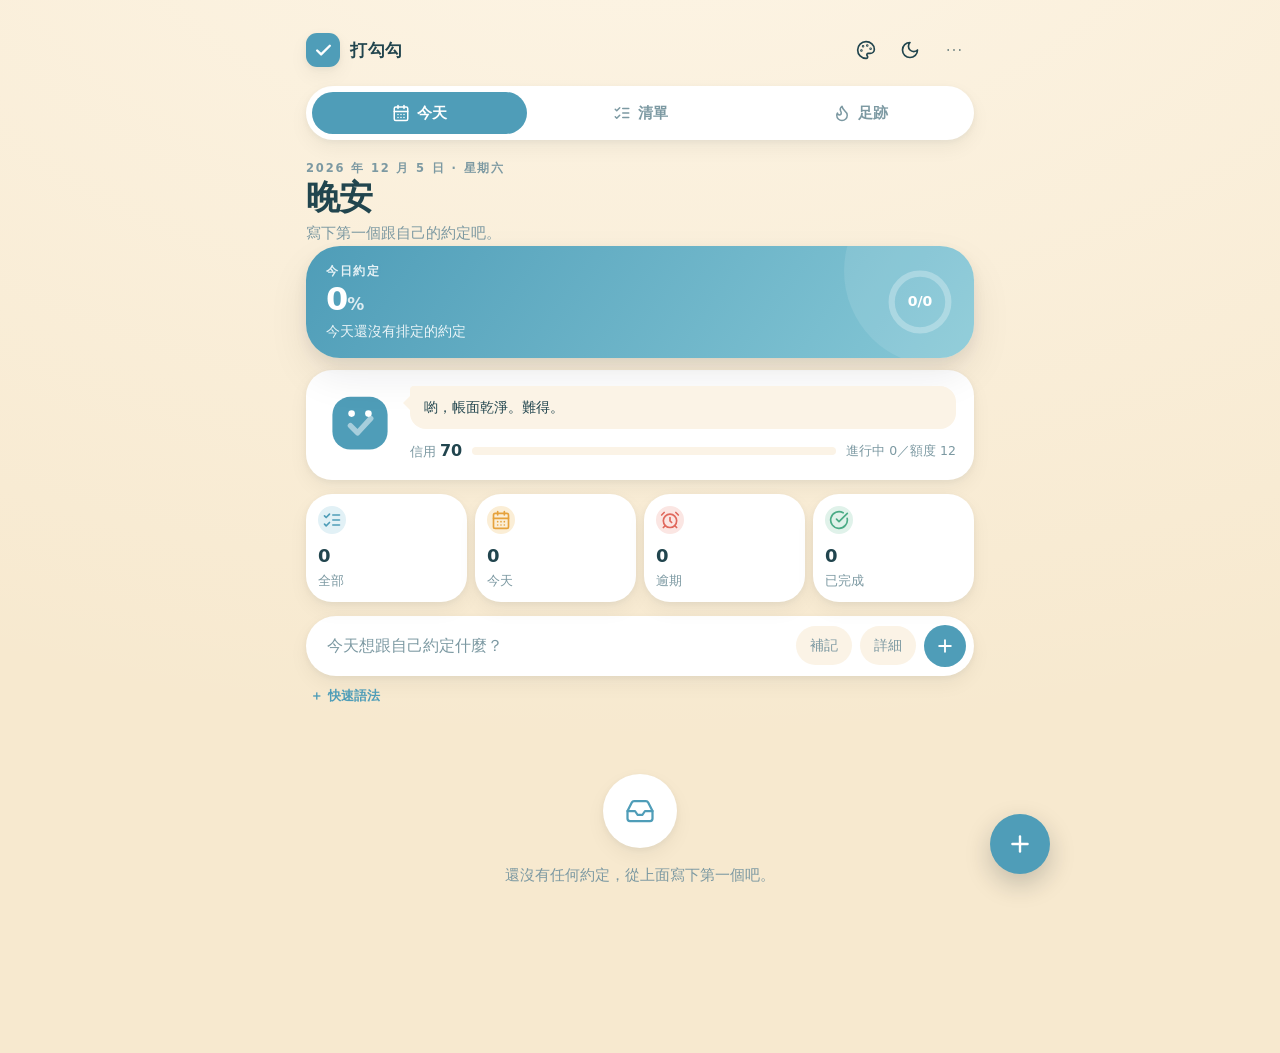
==== index.html @ 9002c61d "台詞庫擴充至 180 句 毒舌擴到 110 句（每情境 6–12 句），教練 41 句、溫柔 29 句。 驗證所有佔位符合法、四套測試全數通過。sw 升 v9。  Co-Authored-By: Cl" ====
<!DOCTYPE html>
<html lang="zh-Hant" data-palette="cream" data-theme="light">
<head>
  <meta charset="UTF-8">
  <meta name="viewport" content="width=device-width, initial-scale=1, viewport-fit=cover">
  <meta name="description" content="打勾勾 — 跟自己打勾勾，說到做到。個人待辦清單，資料存在自己的瀏覽器。">
  <meta name="theme-color" content="#f7e9cf">
  <title>打勾勾 · 跟自己的約定</title>

  <link rel="manifest" href="manifest.webmanifest">
  <link rel="apple-touch-icon" href="icons/apple-touch-icon.png">
  <meta name="apple-mobile-web-app-capable" content="yes">
  <meta name="apple-mobile-web-app-status-bar-style" content="default">
  <meta name="apple-mobile-web-app-title" content="打勾勾">
  <meta name="mobile-web-app-capable" content="yes">
  <link rel="icon" href="data:image/svg+xml,%3Csvg%20xmlns='http://www.w3.org/2000/svg'%20viewBox='0%200%20100%20100'%3E%3Crect%20width='100'%20height='100'%20rx='28'%20fill='%234f9db8'/%3E%3Cpath%20d='M28%2052l14%2014%2030-32'%20fill='none'%20stroke='white'%20stroke-width='10'%20stroke-linecap='round'%20stroke-linejoin='round'/%3E%3C/svg%3E">

  <!-- 保底樣式：萬一外部樣式表沒載到（部署中／快取），畫面也不會爆開 -->
  <style>
    [hidden] { display: none !important; }
    .sprite { display: none; }
    svg.ico { width: 20px; height: 20px; fill: none; stroke: currentColor; stroke-width: 2; }
    body { margin: 0; font-family: system-ui, sans-serif; }
    canvas.confetti { position: fixed; inset: 0; pointer-events: none; opacity: 0; }
  </style>
  <link rel="stylesheet" href="assets/styles.css?v=8">
</head>
<body>
  <a class="skip-link" href="#groups">跳到清單</a>

  <!-- 圖示：Lucide (https://lucide.dev) — ISC License，路徑內嵌，不依賴外部資源 -->
  <svg class="sprite" aria-hidden="true" focusable="false">
    <symbol id="i-check" viewBox="0 0 24 24"><path d="M20 6 9 17l-5-5"/></symbol>
    <symbol id="i-list" viewBox="0 0 24 24"><path d="m3 17 2 2 4-4"/><path d="m3 7 2 2 4-4"/><path d="M13 6h8"/><path d="M13 12h8"/><path d="M13 18h8"/></symbol>
    <symbol id="i-calendar" viewBox="0 0 24 24"><path d="M8 2v4"/><path d="M16 2v4"/><rect width="18" height="18" x="3" y="4" rx="2"/><path d="M3 10h18"/><path d="M8 14h.01"/><path d="M12 14h.01"/><path d="M16 14h.01"/><path d="M8 18h.01"/><path d="M12 18h.01"/><path d="M16 18h.01"/></symbol>
    <symbol id="i-alarm" viewBox="0 0 24 24"><circle cx="12" cy="13" r="8"/><path d="M12 9v4l2 2"/><path d="M5 3 2 6"/><path d="m22 6-3-3"/><path d="M6.38 18.7 4 21"/><path d="M17.64 18.67 20 21"/></symbol>
    <symbol id="i-clock" viewBox="0 0 24 24"><circle cx="12" cy="12" r="10"/><polyline points="12 6 12 12 16 14"/></symbol>
    <symbol id="i-done" viewBox="0 0 24 24"><path d="M21.801 10A10 10 0 1 1 17 3.335"/><path d="m9 11 3 3L22 4"/></symbol>
    <symbol id="i-search" viewBox="0 0 24 24"><circle cx="11" cy="11" r="8"/><path d="m21 21-4.3-4.3"/></symbol>
    <symbol id="i-plus" viewBox="0 0 24 24"><path d="M5 12h14"/><path d="M12 5v14"/></symbol>
    <symbol id="i-sun" viewBox="0 0 24 24"><circle cx="12" cy="12" r="4"/><path d="M12 2v2"/><path d="M12 20v2"/><path d="m4.93 4.93 1.41 1.41"/><path d="m17.66 17.66 1.41 1.41"/><path d="M2 12h2"/><path d="M20 12h2"/><path d="m6.34 17.66-1.41 1.41"/><path d="m19.07 4.93-1.41 1.41"/></symbol>
    <symbol id="i-moon" viewBox="0 0 24 24"><path d="M12 3a6 6 0 0 0 9 9 9 9 0 1 1-9-9Z"/></symbol>
    <symbol id="i-palette" viewBox="0 0 24 24"><path d="M12 22a1 1 0 0 1 0-20 10 9 0 0 1 10 9 5 5 0 0 1-5 5h-2.25a1.75 1.75 0 0 0-1.4 2.8l.3.4a1.75 1.75 0 0 1-1.4 2.8z"/><circle cx="13.5" cy="6.5" r=".5" class="dot"/><circle cx="17.5" cy="10.5" r=".5" class="dot"/><circle cx="6.5" cy="12.5" r=".5" class="dot"/><circle cx="8.5" cy="7.5" r=".5" class="dot"/></symbol>
    <symbol id="i-more" viewBox="0 0 24 24"><circle cx="12" cy="12" r="1"/><circle cx="19" cy="12" r="1"/><circle cx="5" cy="12" r="1"/></symbol>
    <symbol id="i-edit" viewBox="0 0 24 24"><path d="M12 3H5a2 2 0 0 0-2 2v14a2 2 0 0 0 2 2h14a2 2 0 0 0 2-2v-7"/><path d="M18.375 2.625a1 1 0 0 1 3 3l-9.013 9.014a2 2 0 0 1-.853.505l-2.873.84a.5.5 0 0 1-.62-.62l.84-2.873a2 2 0 0 1 .506-.852z"/></symbol>
    <symbol id="i-trash" viewBox="0 0 24 24"><path d="M3 6h18"/><path d="M19 6v14c0 1-1 2-2 2H7c-1 0-2-1-2-2V6"/><path d="M8 6V4c0-1 1-2 2-2h4c1 0 2 1 2 2v2"/><path d="M10 11v6"/><path d="M14 11v6"/></symbol>
    <symbol id="i-grip" viewBox="0 0 24 24"><circle cx="9" cy="12" r="1"/><circle cx="9" cy="5" r="1"/><circle cx="9" cy="19" r="1"/><circle cx="15" cy="12" r="1"/><circle cx="15" cy="5" r="1"/><circle cx="15" cy="19" r="1"/></symbol>
    <symbol id="i-close" viewBox="0 0 24 24"><path d="M18 6 6 18"/><path d="m6 6 12 12"/></symbol>
    <symbol id="i-chevron" viewBox="0 0 24 24"><path d="m9 18 6-6-6-6"/></symbol>
    <symbol id="i-flag" viewBox="0 0 24 24"><path d="M4 15s1-1 4-1 5 2 8 2 4-1 4-1V3s-1 1-4 1-5-2-8-2-4 1-4 1z"/><path d="M4 22v-7"/></symbol>
    <symbol id="i-tag" viewBox="0 0 24 24"><path d="M12.586 2.586A2 2 0 0 0 11.172 2H4a2 2 0 0 0-2 2v7.172a2 2 0 0 0 .586 1.414l8.704 8.704a2.426 2.426 0 0 0 3.42 0l6.58-6.58a2.426 2.426 0 0 0 0-3.42z"/><circle cx="7.5" cy="7.5" r=".5" class="dot"/></symbol>
    <symbol id="i-download" viewBox="0 0 24 24"><path d="M21 15v4a2 2 0 0 1-2 2H5a2 2 0 0 1-2-2v-4"/><polyline points="7 10 12 15 17 10"/><path d="M12 15V3"/></symbol>
    <symbol id="i-upload" viewBox="0 0 24 24"><path d="M21 15v4a2 2 0 0 1-2 2H5a2 2 0 0 1-2-2v-4"/><polyline points="17 8 12 3 7 8"/><path d="M12 3v12"/></symbol>
    <symbol id="i-eraser" viewBox="0 0 24 24"><path d="m7 21-4.3-4.3c-1-1-1-2.5 0-3.4l9.6-9.6c1-1 2.5-1 3.4 0l5.6 5.6c1 1 1 2.5 0 3.4L13 21"/><path d="M22 21H7"/><path d="m5 11 9 9"/></symbol>
    <symbol id="i-inbox" viewBox="0 0 24 24"><polyline points="22 12 16 12 14 15 10 15 8 12 2 12"/><path d="M5.45 5.11 2 12v6a2 2 0 0 0 2 2h16a2 2 0 0 0 2-2v-6l-3.45-6.89A2 2 0 0 0 16.76 4H7.24a2 2 0 0 0-1.79 1.11z"/></symbol>
    <symbol id="i-sparkles" viewBox="0 0 24 24"><path d="M9.937 15.5A2 2 0 0 0 8.5 14.063l-6.135-1.582a.5.5 0 0 1 0-.962L8.5 9.936A2 2 0 0 0 9.937 8.5l1.582-6.135a.5.5 0 0 1 .963 0L14.063 8.5A2 2 0 0 0 15.5 9.937l6.135 1.581a.5.5 0 0 1 0 .964L15.5 14.063a2 2 0 0 0-1.437 1.437l-1.582 6.135a.5.5 0 0 1-.963 0z"/><path d="M20 3v4"/><path d="M22 5h-4"/><path d="M4 17v2"/><path d="M5 18H3"/></symbol>
    <symbol id="i-flame" viewBox="0 0 24 24"><path d="M8.5 14.5A2.5 2.5 0 0 0 11 12c0-1.38-.5-2-1-3-1.072-2.143-.224-4.054 2-6 .5 2.5 2 4.9 4 6.5 2 1.6 3 3.5 3 5.5a7 7 0 1 1-14 0c0-1.153.433-2.294 1-3a2.5 2.5 0 0 0 2.5 2.5z"/></symbol>
    <symbol id="i-shield" viewBox="0 0 24 24"><path d="M20 13c0 5-3.5 7.5-7.66 8.95a1 1 0 0 1-.67-.01C7.5 20.5 4 18 4 13V6a1 1 0 0 1 1-1c2 0 4.5-1.2 6.24-2.72a1.17 1.17 0 0 1 1.52 0C14.51 3.81 17 5 19 5a1 1 0 0 1 1 1z"/><path d="m9 12 2 2 4-4"/></symbol>
    <symbol id="i-share" viewBox="0 0 24 24"><path d="M12 2v13"/><path d="m16 6-4-4-4 4"/><path d="M21 15v4a2 2 0 0 1-2 2H5a2 2 0 0 1-2-2v-4"/></symbol>
    <symbol id="i-bell" viewBox="0 0 24 24"><path d="M10.268 21a2 2 0 0 0 3.464 0"/><path d="M3.262 15.326A1 1 0 0 0 4 17h16a1 1 0 0 0 .74-1.673C19.41 13.956 18 12.499 18 8A6 6 0 0 0 6 8c0 4.499-1.411 5.956-2.738 7.326"/></symbol>
    <symbol id="i-tone" viewBox="0 0 24 24"><path d="M21 15a2 2 0 0 1-2 2H7l-4 4V5a2 2 0 0 1 2-2h14a2 2 0 0 1 2 2z"/><path d="M12 7v3"/><path d="M12 13.5h.01"/></symbol>
    <symbol id="i-install" viewBox="0 0 24 24"><path d="M12 13V2"/><path d="m8 9 4 4 4-4"/><path d="M20.38 12.21a10 10 0 1 1-16.76 0"/></symbol>
    <symbol id="i-link" viewBox="0 0 24 24"><path d="M10 13a5 5 0 0 0 7.54.54l3-3a5 5 0 0 0-7.07-7.07l-1.72 1.71"/><path d="M14 11a5 5 0 0 0-7.54-.54l-3 3a5 5 0 0 0 7.07 7.07l1.71-1.71"/></symbol>
  </svg>

  <div class="app">
    <header class="hero">
      <div class="hero__bar">
        <div class="brand">
          <span class="brand__mark"><svg class="ico"><use href="#i-check"/></svg></span>
          <span class="brand__name">打勾勾</span>
        </div>
        <div class="hero__tools">
          <div class="pop">
            <button type="button" class="ghost-btn" id="paletteBtn" aria-haspopup="true" aria-expanded="false" aria-label="更換配色">
              <svg class="ico"><use href="#i-palette"/></svg>
            </button>
            <div class="pop__panel pop__panel--swatches" id="palettePanel" role="menu" hidden>
              <button type="button" role="menuitemradio" data-palette="cream"><i class="sw sw--cream"></i>奶油拿鐵</button>
              <button type="button" role="menuitemradio" data-palette="pastel"><i class="sw sw--pastel"></i>粉彩糖霜</button>
              <button type="button" role="menuitemradio" data-palette="lime"><i class="sw sw--lime"></i>螢光萊姆</button>
            </div>
          </div>
          <button type="button" class="ghost-btn" id="themeBtn" aria-label="切換淺色或深色主題">
            <svg class="ico"><use href="#i-moon"/></svg>
          </button>
          <div class="pop">
            <button type="button" class="ghost-btn" id="moreBtn" aria-haspopup="true" aria-expanded="false" aria-label="更多功能">
              <svg class="ico"><use href="#i-more"/></svg>
            </button>
            <div class="pop__panel" id="morePanel" role="menu" hidden>
              <button type="button" role="menuitem" id="installBtn" hidden><svg class="ico"><use href="#i-install"/></svg>安裝到主畫面</button>
              <button type="button" role="menuitem" id="notifyBtn"><svg class="ico"><use href="#i-bell"/></svg><span id="notifyLabel">提醒：關</span></button>
              <button type="button" role="menuitem" id="testNagBtn"><svg class="ico"><use href="#i-sparkles"/></svg>試罵一次</button>
              <button type="button" role="menuitem" id="toneBtn"><svg class="ico"><use href="#i-tone"/></svg><span id="toneLabel">語氣：毒舌</span></button>
              <button type="button" role="menuitem" id="shareBtn"><svg class="ico"><use href="#i-share"/></svg>產生今日成果卡</button>
              <button type="button" role="menuitem" id="exportBtn"><svg class="ico"><use href="#i-download"/></svg>匯出備份</button>
              <button type="button" role="menuitem" id="importBtn"><svg class="ico"><use href="#i-upload"/></svg>匯入備份</button>
              <button type="button" role="menuitem" id="clearDoneBtn"><svg class="ico"><use href="#i-eraser"/></svg>清除已完成</button>
              <button type="button" role="menuitem" id="clearAllBtn" class="danger"><svg class="ico"><use href="#i-trash"/></svg>刪除全部資料</button>
            </div>
          </div>
        </div>
      </div>
    </header>

    <nav class="nav" id="nav" role="tablist" aria-label="主要分頁">
      <button type="button" class="nav__btn" data-view="today" role="tab">
        <svg class="ico"><use href="#i-calendar"/></svg><span>今天</span>
        <i class="nav__dot" id="navDot" hidden></i>
      </button>
      <button type="button" class="nav__btn" data-view="list" role="tab">
        <svg class="ico"><use href="#i-list"/></svg><span>清單</span>
      </button>
      <button type="button" class="nav__btn" data-view="trail" role="tab">
        <svg class="ico"><use href="#i-flame"/></svg><span>足跡</span>
      </button>
    </nav>

    <!-- ========== 今天 ========== -->
    <section class="view" id="viewToday" role="tabpanel" aria-label="今天">
      <p class="eyebrow" id="dateLine"></p>
      <h1 class="hero__title" id="greeting">你好</h1>
      <p class="hero__sub" id="heroSub"></p>

      <section class="progress" aria-label="今日進度">
        <div class="progress__text">
          <p class="progress__label">今日約定</p>
          <p class="progress__value"><span id="progPct">0</span><small>%</small></p>
          <p class="progress__hint" id="progHint">今天還沒有排定的約定</p>
        </div>
        <div class="ring">
          <svg viewBox="0 0 120 120" aria-hidden="true">
            <circle class="ring__track" cx="60" cy="60" r="50"></circle>
            <circle class="ring__bar" id="ringBar" cx="60" cy="60" r="50"></circle>
          </svg>
          <span class="ring__label" id="ringLabel">0/0</span>
        </div>
      </section>

      <section class="credit" aria-label="信用">
        <svg class="mascot" id="mascot" data-mood="normal" viewBox="0 0 120 120" aria-hidden="true">
          <rect x="14" y="18" width="92" height="88" rx="30" class="mascot__body"/>
          <path d="M44 66l12 12 22-24" class="mascot__check"/>
          <g class="m-normal">
            <circle cx="46" cy="46" r="5.5" class="mascot__eye"/>
            <circle cx="74" cy="46" r="5.5" class="mascot__eye"/>
          </g>
          <g class="m-proud">
            <path d="M40 46q6-7 12 0" class="mascot__stroke"/>
            <path d="M68 46q6-7 12 0" class="mascot__stroke"/>
          </g>
          <g class="m-squint">
            <path d="M40 44h12" class="mascot__stroke"/>
            <path d="M68 44h12" class="mascot__stroke"/>
          </g>
          <g class="m-angry">
            <path d="M39 40l13 5M81 40l-13 5" class="mascot__stroke"/>
            <circle cx="46" cy="50" r="4.5" class="mascot__eye"/>
            <circle cx="74" cy="50" r="4.5" class="mascot__eye"/>
          </g>
        </svg>
        <div class="credit__body">
          <p class="bubble" id="mascotSay">…</p>
          <div class="credit__meta">
            <span class="credit__score">信用 <b id="creditScore">70</b></span>
            <div class="limitbar" title="進行中／額度"><i id="limitFill"></i></div>
            <span class="credit__limit" id="limitText"></span>
          </div>
        </div>
      </section>

      <section class="tiles" aria-label="狀態總覽">
        <button type="button" class="tile" data-page="all" data-tone="brand">
          <span class="tile__ico"><svg class="ico"><use href="#i-list"/></svg></span>
          <span class="tile__num" id="tAll">0</span>
          <span class="tile__label">全部</span>
        </button>
        <button type="button" class="tile" data-page="today" data-tone="accent">
          <span class="tile__ico"><svg class="ico"><use href="#i-calendar"/></svg></span>
          <span class="tile__num" id="tToday">0</span>
          <span class="tile__label">今天</span>
        </button>
        <button type="button" class="tile" data-page="overdue" data-tone="danger">
          <span class="tile__ico"><svg class="ico"><use href="#i-alarm"/></svg></span>
          <span class="tile__num" id="tOver">0</span>
          <span class="tile__label">逾期</span>
        </button>
        <button type="button" class="tile" data-page="done" data-tone="ok">
          <span class="tile__ico"><svg class="ico"><use href="#i-done"/></svg></span>
          <span class="tile__num" id="tDone">0</span>
          <span class="tile__label">已完成</span>
        </button>
      </section>

      <section class="compose">
        <form id="quickForm" autocomplete="off">
          <input type="text" id="quickInput" placeholder="今天想跟自己約定什麼？" aria-label="新增待辦事項">
          <button type="button" class="compose__more" id="backfillBtn" title="記下已經做完、但沒列在清單上的事">補記</button>
          <button type="button" class="compose__more" id="detailBtn" title="填寫完整欄位">詳細</button>
          <button type="submit" class="compose__go" aria-label="新增">
            <svg class="ico"><use href="#i-plus"/></svg>
          </button>
        </form>
        <details class="syntax">
          <summary>快速語法</summary>
          <p>
            <code>!高</code> <code>!中</code> <code>!低</code> 設定優先度 ·
            <code>#分類</code> 設定分類 ·
            <code>@今天</code> <code>@明天</code> <code>@下週</code> <code>@8/15</code> 設定到期日。
            例如：<em>寫月報 !高 #工作 @明天</em>
          </p>
        </details>
      </section>

      <main class="groups" id="todayList"></main>
      <div class="empty" id="todayEmpty" hidden></div>
    </section>

    <!-- ========== 清單 ========== -->
    <section class="view" id="viewList" role="tabpanel" aria-label="清單" hidden>
      <section class="controls">
        <div class="search">
          <svg class="ico"><use href="#i-search"/></svg>
          <input type="search" id="searchInput" placeholder="搜尋待辦事項…" aria-label="搜尋待辦事項">
        </div>
        <label class="select">
          <select id="sortSelect" aria-label="排序方式">
            <option value="manual">自訂順序</option>
            <option value="due">依到期日</option>
            <option value="priority">依優先度</option>
            <option value="created">依建立時間</option>
          </select>
          <svg class="ico"><use href="#i-chevron"/></svg>
        </label>
      </section>

      <div class="cats" id="cats" role="group" aria-label="分類篩選"></div>
      <nav class="tabs" id="tabs" role="tablist" aria-label="依日期分頁"></nav>

      <main class="groups" id="groups"></main>
      <div class="empty" id="empty" hidden></div>
      <div class="pager" id="pager" hidden></div>
    </section>

    <!-- ========== 足跡 ========== -->
    <section class="view" id="viewTrail" role="tabpanel" aria-label="約定足跡" hidden>
      <section class="trail">
        <div class="trail__head">
          <h2>約定足跡</h2>
          <button type="button" class="mini-btn" id="shareBtn2">
            <svg class="ico"><use href="#i-sparkles"/></svg>成果卡
          </button>
        </div>
        <div class="trail__stats">
          <div class="trail__stat">
            <span class="trail__ico" data-tone="accent"><svg class="ico"><use href="#i-flame"/></svg></span>
            <b id="streakNum">0</b>
            <small>連續達成</small>
          </div>
          <div class="trail__stat">
            <span class="trail__ico" data-tone="ok"><svg class="ico"><use href="#i-shield"/></svg></span>
            <b id="keepRate">—</b>
            <small>守約率</small>
          </div>
          <div class="trail__stat">
            <span class="trail__ico" data-tone="brand"><svg class="ico"><use href="#i-check"/></svg></span>
            <b id="totalDone">0</b>
            <small>累計完成</small>
          </div>
        </div>
        <div class="heatmap" id="heatmap"></div>
        <div class="trail__legend">
          <span>少</span>
          <i data-lv="0"></i><i data-lv="1"></i><i data-lv="2"></i><i data-lv="3"></i><i data-lv="4"></i>
          <span>多</span>
          <em id="trailRange"></em>
        </div>
      </section>
    </section>
  </div>

  <button type="button" class="fab" id="fabBtn" aria-label="新增待辦事項（詳細）">
    <svg class="ico"><use href="#i-plus"/></svg>
  </button>

  <canvas id="confetti" class="confetti" aria-hidden="true"></canvas>

  <dialog id="editDialog" class="sheet">
    <form method="dialog" id="editForm">
      <div class="sheet__head">
        <h2 id="dialogTitle">新的約定</h2>
        <button type="button" class="ghost-btn" id="cancelBtn" aria-label="關閉">
          <svg class="ico"><use href="#i-close"/></svg>
        </button>
      </div>

      <label class="field">
        <span>標題</span>
        <input type="text" name="title" id="fTitle" required maxlength="200" placeholder="例如：寫月報">
      </label>

      <label class="field">
        <span>備註</span>
        <textarea name="note" id="fNote" rows="3" maxlength="2000" placeholder="補充說明（選填）"></textarea>
      </label>

      <div class="field">
        <span>優先度</span>
        <div class="segmented">
          <label><input type="radio" name="priority" value="high"><span>高</span></label>
          <label><input type="radio" name="priority" value="normal" checked><span>中</span></label>
          <label><input type="radio" name="priority" value="low"><span>低</span></label>
        </div>
      </div>

      <div class="field">
        <span>到期日</span>
        <input type="date" name="due" id="fDue">
        <div class="quickdates">
          <button type="button" data-shift="0">今天</button>
          <button type="button" data-shift="1">明天</button>
          <button type="button" data-shift="7">下週</button>
          <button type="button" data-shift="clear">清除</button>
        </div>
      </div>

      <label class="field">
        <span>分類</span>
        <input type="text" name="category" id="fCategory" list="categoryList" maxlength="30" placeholder="例如：工作、家事、學習">
        <datalist id="categoryList"></datalist>
      </label>

      <div class="sheet__actions">
        <button type="button" class="btn" id="cancelBtn2">取消</button>
        <button type="submit" class="btn btn--primary" id="saveBtn">儲存</button>
      </div>
    </form>
  </dialog>

  <dialog id="shareDialog" class="sheet sheet--share">
    <div class="sheet__head">
      <h2>今日成果卡</h2>
      <button type="button" class="ghost-btn" id="shareClose" aria-label="關閉">
        <svg class="ico"><use href="#i-close"/></svg>
      </button>
    </div>
    <div class="shareview"><canvas id="shareCanvas" width="1080" height="1350"></canvas></div>
    <div class="sheet__actions">
      <button type="button" class="btn" id="shareCopy"><svg class="ico"><use href="#i-link"/></svg>複製圖片</button>
      <button type="button" class="btn btn--primary" id="shareSave"><svg class="ico"><use href="#i-download"/></svg>下載 PNG</button>
    </div>
  </dialog>

  <dialog id="nagDialog" class="sheet sheet--nag">
    <div class="nag__row">
      <svg class="mascot mascot--sm" data-mood="angry" viewBox="0 0 120 120" aria-hidden="true">
        <rect x="14" y="18" width="92" height="88" rx="30" class="mascot__body"/>
        <path d="M44 66l12 12 22-24" class="mascot__check"/>
        <g class="m-angry">
          <path d="M39 40l13 5M81 40l-13 5" class="mascot__stroke"/>
          <circle cx="46" cy="50" r="4.5" class="mascot__eye"/>
          <circle cx="74" cy="50" r="4.5" class="mascot__eye"/>
        </g>
      </svg>
      <p id="nagText"></p>
    </div>
    <div class="sheet__actions">
      <button type="button" class="btn" id="nagAlt"></button>
      <button type="button" class="btn btn--primary" id="nagMain"></button>
    </div>
  </dialog>

  <input type="file" id="importFile" accept="application/json,.json" hidden>

  <div class="toast" id="toast" role="status" aria-live="polite" hidden>
    <span id="toastText"></span>
    <button type="button" id="toastAction" class="toast__action" hidden>復原</button>
  </div>

  <script src="assets/app.js?v=9"></script>
</body>
</html>
---- assets/styles.css ----
/* =========================================================
   打勾勾 Pinky — 樣式
   色盤：cream（奶油拿鐵）/ pastel（粉彩糖霜）/ lime（螢光萊姆）
   每組色盤都有 light / dark 兩種明暗。
   ========================================================= */

/* ---------- 奶油拿鐵 ---------- */
:root[data-palette="cream"][data-theme="light"] {
  color-scheme: light;
  --bg: #f7e9cf;
  --bg-2: #fdf5e6;
  --surface: #ffffff;
  --surface-2: #fbf3e6;
  --line: rgba(35, 71, 79, .09);
  --text: #21454e;
  --dim: #7c99a2;
  --brand: #4f9db8;
  --brand-wash: #e2f1f6;
  --on-brand: #ffffff;
  --accent: #e6a23c;
  --accent-wash: #fbeed6;
  --danger: #e0685c;
  --danger-wash: #fbe6e3;
  --ok: #4bab86;
  --ok-wash: #e0f2ea;
  --hero-1: #4f9db8;
  --hero-2: #86c8d6;
  --on-hero: #ffffff;
}
:root[data-palette="cream"][data-theme="dark"] {
  color-scheme: dark;
  --bg: #0c2a31;
  --bg-2: #10353e;
  --surface: #123943;
  --surface-2: #17444f;
  --line: rgba(255, 255, 255, .09);
  --text: #e8f3f4;
  --dim: #8db2b9;
  --brand: #6cc2dc;
  --brand-wash: #1a4b58;
  --on-brand: #06272f;
  --accent: #eeb463;
  --accent-wash: #45392a;
  --danger: #f08a7e;
  --danger-wash: #4a2b2a;
  --ok: #63c6a2;
  --ok-wash: #1e4740;
  --hero-1: #1c6076;
  --hero-2: #2f8ba1;
  --on-hero: #eafafd;
}

/* ---------- 粉彩糖霜 ---------- */
:root[data-palette="pastel"][data-theme="light"] {
  color-scheme: light;
  --bg: #eeedf8;
  --bg-2: #f8f7fd;
  --surface: #ffffff;
  --surface-2: #f5f4fd;
  --line: rgba(43, 42, 61, .08);
  --text: #2b2a3d;
  --dim: #85839c;
  --brand: #7d76e0;
  --brand-wash: #ebe9fc;
  --on-brand: #ffffff;
  --accent: #e98aa6;
  --accent-wash: #fceaf0;
  --danger: #e5695f;
  --danger-wash: #fbe6e3;
  --ok: #4fb492;
  --ok-wash: #e0f3ec;
  --hero-1: #8a83ea;
  --hero-2: #c6a4ee;
  --on-hero: #ffffff;
}
:root[data-palette="pastel"][data-theme="dark"] {
  color-scheme: dark;
  --bg: #15142a;
  --bg-2: #1b1a33;
  --surface: #201f3a;
  --surface-2: #282647;
  --line: rgba(255, 255, 255, .09);
  --text: #eceafb;
  --dim: #9c99bd;
  --brand: #a8a1ff;
  --brand-wash: #2f2c58;
  --on-brand: #16142c;
  --accent: #f2a2bc;
  --accent-wash: #4a2c3b;
  --danger: #f4837a;
  --danger-wash: #4b2a2c;
  --ok: #67cba7;
  --ok-wash: #1f4a3f;
  --hero-1: #5c53b8;
  --hero-2: #9a6fc9;
  --on-hero: #f6f2ff;
}

/* ---------- 螢光萊姆 ---------- */
:root[data-palette="lime"][data-theme="light"] {
  color-scheme: light;
  --bg: #eef3d8;
  --bg-2: #f7faea;
  --surface: #ffffff;
  --surface-2: #f4f7e4;
  --line: rgba(32, 38, 20, .1);
  --text: #232a16;
  --dim: #7c8468;
  --brand: #7f9c16;
  --brand-wash: #eaf3c8;
  --on-brand: #ffffff;
  --accent: #d0a520;
  --accent-wash: #f8eec7;
  --danger: #d9604f;
  --danger-wash: #fae4df;
  --ok: #3fa478;
  --ok-wash: #ddf0e6;
  --hero-1: #b6d92f;
  --hero-2: #8fc63f;
  --on-hero: #1c220f;
}
:root[data-palette="lime"][data-theme="dark"] {
  color-scheme: dark;
  --bg: #14150e;
  --bg-2: #1b1c13;
  --surface: #222318;
  --surface-2: #2b2d1f;
  --line: rgba(255, 255, 255, .1);
  --text: #f1f3e2;
  --dim: #9ea48b;
  --brand: #cfee4d;
  --brand-wash: #33381c;
  --on-brand: #1a1d0d;
  --accent: #e8c85a;
  --accent-wash: #3d3620;
  --danger: #f08a76;
  --danger-wash: #43281f;
  --ok: #6ed3a1;
  --ok-wash: #1f402f;
  --hero-1: #c7e94a;
  --hero-2: #98cc45;
  --on-hero: #1a1e0c;
}

:root {
  --r-sm: 12px;
  --r-md: 18px;
  --r-lg: 26px;
  --r-xl: 34px;
  --shadow-sm: 0 2px 6px rgba(20, 30, 40, .05), 0 8px 20px rgba(20, 30, 40, .05);
  --shadow-md: 0 6px 14px rgba(20, 30, 40, .07), 0 18px 40px rgba(20, 30, 40, .08);
  --shadow-lg: 0 20px 50px rgba(20, 30, 40, .18);
  --ease: cubic-bezier(.22, .68, .36, 1);
}

/* ---------- 基礎 ---------- */
* { box-sizing: border-box; }

/* 自訂 display 會蓋掉瀏覽器內建的 [hidden]，這裡補回來 */
[hidden] { display: none !important; }

html, body { min-height: 100%; }

body {
  margin: 0;
  background: var(--bg);
  background-image: radial-gradient(120% 900px at 50% -160px, var(--bg-2) 0%, transparent 100%);
  background-repeat: no-repeat;
  color: var(--text);
  font: 400 16px/1.55 "Noto Sans TC", "PingFang TC", "Hiragino Sans", "Microsoft JhengHei", ui-sans-serif, system-ui, -apple-system, "Segoe UI", sans-serif;
  -webkit-text-size-adjust: 100%;
  -webkit-font-smoothing: antialiased;
  transition: background-color .35s var(--ease), color .35s var(--ease);
}

button, input, select, textarea { font: inherit; color: inherit; }
button { cursor: pointer; }

.sprite { display: none; }

.ico {
  width: 20px;
  height: 20px;
  flex: none;
  fill: none;
  stroke: currentColor;
  stroke-width: 2;
  stroke-linecap: round;
  stroke-linejoin: round;
}
.ico .dot { fill: currentColor; stroke: none; }
#i-more circle, #i-grip circle, #i-list circle { fill: currentColor; stroke: none; }

.skip-link { position: absolute; left: -9999px; }
.skip-link:focus {
  left: 12px; top: 12px; z-index: 60;
  background: var(--surface); padding: 10px 16px; border-radius: 999px;
  box-shadow: var(--shadow-md);
}

:focus-visible { outline: 2px solid var(--brand); outline-offset: 3px; }

.app {
  max-width: 720px;
  margin: 0 auto;
  padding: clamp(18px, 3.5vw, 30px) clamp(16px, 4vw, 26px) 110px;
}

/* 安裝到主畫面後沒有瀏覽器列，需要自己讓開狀態列與底部指示條 */
@media (display-mode: standalone) {
  .app { padding-top: calc(clamp(18px, 3.5vw, 30px) + env(safe-area-inset-top)); }
}

/* ---------- 主要分頁列 ----------
   桌機：跟著內容排在頂部；手機：固定在底部，像原生 App。 */
.nav {
  display: flex;
  gap: 6px;
  padding: 6px;
  margin-bottom: 20px;
  background: var(--surface);
  border-radius: 999px;
  box-shadow: var(--shadow-sm);
}
.nav__btn {
  position: relative;
  flex: 1;
  display: flex;
  align-items: center;
  justify-content: center;
  gap: 7px;
  padding: 10px 8px;
  font-size: 14.5px;
  font-weight: 600;
  color: var(--dim);
  background: transparent;
  border: 0;
  border-radius: 999px;
  transition: all .2s var(--ease);
}
.nav__btn:hover { color: var(--text); }
.nav__btn.is-on {
  background: var(--brand);
  color: var(--on-brand);
}
.nav__btn .ico { width: 18px; height: 18px; }
.nav__dot {
  position: absolute;
  top: 7px;
  right: 18px;
  width: 7px; height: 7px;
  border-radius: 50%;
  background: var(--danger);
  box-shadow: 0 0 0 2px var(--surface);
}
.nav__btn.is-on .nav__dot { box-shadow: 0 0 0 2px var(--brand); }

.view { animation: viewIn .22s var(--ease); }
@keyframes viewIn { from { opacity: 0; transform: translateY(6px); } }

/* ---------- 標頭 ---------- */
.hero { margin-bottom: 16px; }

.hero__bar {
  display: flex;
  align-items: center;
  justify-content: space-between;
  gap: 12px;
  margin-bottom: 12px;
}

.brand { display: flex; align-items: center; gap: 10px; }
.brand__mark {
  width: 34px; height: 34px;
  display: grid; place-items: center;
  color: var(--on-brand);
  background: var(--brand);
  border-radius: 11px;
  box-shadow: var(--shadow-sm);
}
.brand__mark .ico { width: 19px; height: 19px; stroke-width: 3; }
.brand__name {
  font-size: 17px;
  font-weight: 800;
  letter-spacing: .04em;
}

.eyebrow {
  margin: 0;
  font-size: 11.5px;
  font-weight: 700;
  letter-spacing: .16em;
  color: var(--dim);
  text-transform: uppercase;
}

.hero__tools { display: flex; gap: 4px; }

.ghost-btn {
  width: 40px; height: 40px;
  display: grid; place-items: center;
  color: var(--text);
  background: transparent;
  border: 0;
  border-radius: 50%;
  transition: background-color .2s var(--ease), transform .2s var(--ease);
}
.ghost-btn:hover { background: var(--surface); transform: translateY(-1px); }
.ghost-btn:active { transform: scale(.94); }

.hero__title {
  margin: 0;
  font-size: clamp(26px, 6vw, 34px);
  font-weight: 800;
  letter-spacing: -.02em;
  line-height: 1.15;
}
.hero__sub {
  margin: 5px 0 0;
  color: var(--dim);
  font-size: 15px;
}
.hero__sub b { color: var(--brand); font-weight: 700; }

/* ---------- 彈出選單 ---------- */
.pop { position: relative; }
.pop__panel {
  position: absolute;
  right: 0; top: calc(100% + 8px);
  min-width: 196px;
  padding: 8px;
  display: grid;
  gap: 2px;
  background: var(--surface);
  border: 1px solid var(--line);
  border-radius: var(--r-md);
  box-shadow: var(--shadow-md);
  z-index: 40;
  animation: pop .16s var(--ease);
}
@keyframes pop { from { opacity: 0; transform: translateY(-6px) scale(.97); } }

.pop__panel button {
  display: flex;
  align-items: center;
  gap: 10px;
  padding: 10px 12px;
  font-size: 14.5px;
  background: transparent;
  border: 0;
  border-radius: var(--r-sm);
  text-align: left;
  color: inherit;
}
.pop__panel button:hover { background: var(--surface-2); }
.pop__panel .danger { color: var(--danger); }
.pop__panel button[aria-checked="true"] { background: var(--brand-wash); font-weight: 700; }

.sw {
  width: 20px; height: 20px;
  border-radius: 50%;
  flex: none;
  box-shadow: inset 0 0 0 1px rgba(0, 0, 0, .08);
}
.sw--cream { background: linear-gradient(135deg, #f7e9cf 45%, #4f9db8 45%); }
.sw--pastel { background: linear-gradient(135deg, #eeedf8 45%, #8a83ea 45%); }
.sw--lime { background: linear-gradient(135deg, #22231a 45%, #cfee4d 45%); }

/* ---------- 進度卡 ---------- */
.progress {
  display: flex;
  align-items: center;
  justify-content: space-between;
  gap: 16px;
  padding: 16px 20px;
  margin-bottom: 12px;
  border-radius: var(--r-xl);
  background: linear-gradient(125deg, var(--hero-1), var(--hero-2));
  color: var(--on-hero);
  box-shadow: var(--shadow-md);
  overflow: hidden;
  position: relative;
}
.progress::after {
  content: "";
  position: absolute;
  right: -60px; top: -70px;
  width: 190px; height: 190px;
  border-radius: 50%;
  background: rgba(255, 255, 255, .1);
}
.progress__text { position: relative; z-index: 1; }
.progress__label {
  margin: 0;
  font-size: 12px;
  font-weight: 700;
  letter-spacing: .14em;
  opacity: .85;
}
.progress__value {
  margin: 2px 0 0;
  font-size: 32px;
  font-weight: 800;
  letter-spacing: -.03em;
  line-height: 1.1;
  font-variant-numeric: tabular-nums;
}
.progress__value small { font-size: 17px; font-weight: 700; opacity: .8; }
.progress__hint { margin: 4px 0 0; font-size: 13.5px; opacity: .88; }

.ring { position: relative; width: 68px; height: 68px; flex: none; z-index: 1; }
.ring svg { width: 100%; height: 100%; transform: rotate(-90deg); }
.ring circle { fill: none; stroke-width: 11; stroke-linecap: round; }
.ring__track { stroke: rgba(255, 255, 255, .28); }
.ring__bar {
  stroke: var(--on-hero);
  stroke-dasharray: 314.16;
  stroke-dashoffset: 314.16;
  transition: stroke-dashoffset .6s var(--ease);
}
.ring__label {
  position: absolute;
  inset: 0;
  display: grid;
  place-items: center;
  font-size: 14px;
  font-weight: 700;
  font-variant-numeric: tabular-nums;
}

/* ---------- 信用卡片與吉祥物「勾勾」 ---------- */
.credit {
  display: flex;
  align-items: flex-start;
  gap: 14px;
  padding: 16px 18px;
  margin-bottom: 14px;
  background: var(--surface);
  border-radius: var(--r-lg);
  box-shadow: var(--shadow-sm);
}

.mascot { width: 72px; height: 72px; flex: none; }
.mascot--sm { width: 56px; height: 56px; }
.mascot__body { fill: var(--brand); }
.mascot__check {
  fill: none;
  stroke: rgba(255, 255, 255, .5);
  stroke-width: 9;
  stroke-linecap: round;
  stroke-linejoin: round;
}
.mascot__eye { fill: #fff; }
.mascot__stroke {
  fill: none;
  stroke: #fff;
  stroke-width: 5;
  stroke-linecap: round;
}
.mascot g { display: none; }
.mascot[data-mood="normal"] .m-normal,
.mascot[data-mood="proud"] .m-proud,
.mascot[data-mood="squint"] .m-squint,
.mascot[data-mood="angry"] .m-angry { display: block; }
.mascot[data-mood="angry"] .mascot__body { fill: var(--danger); }
.mascot[data-mood="squint"] .mascot__body { fill: var(--accent); }

.credit__body { flex: 1; min-width: 0; }
.bubble {
  position: relative;
  margin: 0 0 10px;
  padding: 10px 14px;
  font-size: 14px;
  line-height: 1.6;
  background: var(--surface-2);
  border-radius: 4px 16px 16px 16px;
  word-break: break-word;
}
.bubble::before {
  content: "";
  position: absolute;
  left: -7px; top: 10px;
  border: 7px solid transparent;
  border-right-color: var(--surface-2);
  border-left: 0;
}

.credit__meta {
  display: flex;
  align-items: center;
  gap: 10px;
  flex-wrap: wrap;
  font-size: 12.5px;
  color: var(--dim);
}
.credit__score b {
  font-size: 16px;
  color: var(--text);
  font-variant-numeric: tabular-nums;
}
.limitbar {
  flex: 1;
  min-width: 70px;
  height: 8px;
  background: var(--surface-2);
  border-radius: 999px;
  overflow: hidden;
}
.limitbar i {
  display: block;
  height: 100%;
  width: 0;
  background: var(--brand);
  border-radius: 999px;
  transition: width .4s var(--ease), background-color .3s var(--ease);
}
.limitbar i.is-over { background: var(--danger); }
.credit__limit { font-variant-numeric: tabular-nums; white-space: nowrap; }

/* ---------- 追討對話框 ---------- */
.sheet--nag { width: min(400px, calc(100vw - 32px)); padding: 22px; }
.nag__row {
  display: flex;
  gap: 14px;
  align-items: flex-start;
  margin-bottom: 18px;
}
.nag__row p { margin: 4px 0 0; font-size: 15px; line-height: 1.7; }

/* ---------- 狀態磚 ---------- */
.tiles {
  display: grid;
  grid-template-columns: repeat(4, 1fr);
  gap: 8px;
  margin-bottom: 14px;
}
.tile {
  position: relative;
  display: grid;
  gap: 2px;
  padding: 11px 11px 10px;
  text-align: left;
  background: var(--surface);
  border: 1.5px solid transparent;
  border-radius: var(--r-lg);
  box-shadow: var(--shadow-sm);
  color: var(--text);
  transition: transform .2s var(--ease), border-color .2s var(--ease), background-color .2s var(--ease);
}
.tile:hover { transform: translateY(-2px); }
.tile__ico {
  width: 28px; height: 28px;
  display: grid; place-items: center;
  border-radius: 50%;
  margin-bottom: 6px;
}
.tile__num {
  font-size: 18px;
  font-weight: 800;
  letter-spacing: -.02em;
  font-variant-numeric: tabular-nums;
}
.tile__label { font-size: 12.5px; color: var(--dim); }

.tile[data-tone="brand"] .tile__ico { background: var(--brand-wash); color: var(--brand); }
.tile[data-tone="accent"] .tile__ico { background: var(--accent-wash); color: var(--accent); }
.tile[data-tone="danger"] .tile__ico { background: var(--danger-wash); color: var(--danger); }
.tile[data-tone="ok"] .tile__ico { background: var(--ok-wash); color: var(--ok); }

.tile.is-on[data-tone="brand"] { border-color: var(--brand); background: var(--brand-wash); }
.tile.is-on[data-tone="accent"] { border-color: var(--accent); background: var(--accent-wash); }
.tile.is-on[data-tone="danger"] { border-color: var(--danger); background: var(--danger-wash); }
.tile.is-on[data-tone="ok"] { border-color: var(--ok); background: var(--ok-wash); }
.tile.is-on .tile__ico { background: var(--surface); }
.tile.is-on .tile__label { color: var(--text); font-weight: 600; }

/* ---------- 新增列 ---------- */
.compose { margin-bottom: 12px; }
#quickForm {
  display: flex;
  align-items: center;
  gap: 8px;
  padding: 7px 7px 7px 20px;
  background: var(--surface);
  border-radius: 999px;
  box-shadow: var(--shadow-sm);
  border: 1.5px solid transparent;
  transition: border-color .2s var(--ease), box-shadow .2s var(--ease);
}
#quickForm:focus-within { border-color: var(--brand); box-shadow: var(--shadow-md); }
#quickInput {
  flex: 1;
  min-width: 0;
  padding: 10px 0;
  background: none;
  border: 0;
  outline: none;
  font-size: 15.5px;
}
#quickInput::placeholder { color: var(--dim); }

.compose__more {
  padding: 9px 14px;
  font-size: 13.5px;
  color: var(--dim);
  background: var(--surface-2);
  border: 0;
  border-radius: 999px;
}
.compose__more:hover { color: var(--text); }

.compose__go {
  width: 42px; height: 42px;
  display: grid; place-items: center;
  flex: none;
  color: var(--on-brand);
  background: var(--brand);
  border: 0;
  border-radius: 50%;
  transition: transform .2s var(--ease), filter .2s var(--ease);
}
.compose__go:hover { filter: brightness(1.07); transform: rotate(90deg); }
.compose__go .ico { stroke-width: 2.2; }

.syntax { margin: 10px 4px 0; font-size: 13px; color: var(--dim); }
.syntax summary {
  cursor: pointer;
  width: fit-content;
  list-style: none;
  color: var(--brand);
  font-weight: 600;
}
.syntax summary::-webkit-details-marker { display: none; }
.syntax summary::before { content: "＋ "; }
.syntax[open] summary::before { content: "－ "; }
.syntax p { margin: 8px 0 0; line-height: 1.9; }
.syntax code {
  background: var(--surface);
  border: 1px solid var(--line);
  border-radius: 7px;
  padding: 2px 7px;
  font-size: 12.5px;
  color: var(--text);
}
.syntax em { font-style: normal; color: var(--text); }

/* ---------- 搜尋與排序 ---------- */
.controls { display: flex; gap: 10px; margin-bottom: 10px; }

.search {
  flex: 1;
  display: flex;
  align-items: center;
  gap: 10px;
  padding: 0 18px;
  min-width: 0;
  background: var(--surface);
  border-radius: 999px;
  border: 1.5px solid transparent;
  box-shadow: var(--shadow-sm);
}
.search:focus-within { border-color: var(--brand); }
.search .ico { color: var(--dim); width: 18px; height: 18px; }
.search input {
  flex: 1;
  min-width: 0;
  padding: 11px 0;
  background: none;
  border: 0;
  outline: none;
  font-size: 14.5px;
}
.search input::-webkit-search-cancel-button { -webkit-appearance: none; }

.select { position: relative; display: flex; align-items: center; }
.select select {
  appearance: none;
  padding: 11px 38px 11px 18px;
  background: var(--surface);
  border: 1.5px solid transparent;
  border-radius: 999px;
  box-shadow: var(--shadow-sm);
  font-size: 14.5px;
  outline: none;
}
.select select:focus-visible { border-color: var(--brand); }
.select .ico {
  position: absolute;
  right: 14px;
  width: 15px; height: 15px;
  pointer-events: none;
  color: var(--dim);
  transform: rotate(90deg);
}

/* ---------- 分類 ---------- */
.cats {
  display: flex;
  gap: 8px;
  overflow-x: auto;
  padding-bottom: 4px;
  margin-bottom: 14px;
  scrollbar-width: none;
}
.cats::-webkit-scrollbar { display: none; }
.cats:empty { display: none; }

.cat {
  flex: none;
  padding: 8px 16px;
  font-size: 13.5px;
  background: var(--surface);
  color: var(--dim);
  border: 1.5px solid transparent;
  border-radius: 999px;
  box-shadow: var(--shadow-sm);
  transition: all .18s var(--ease);
}
.cat:hover { color: var(--text); }
.cat.is-on {
  background: var(--brand);
  border-color: var(--brand);
  color: var(--on-brand);
  font-weight: 600;
}

/* ---------- 分頁列 ---------- */
.tabs {
  display: flex;
  gap: 8px;
  overflow-x: auto;
  padding-bottom: 4px;
  margin-bottom: 14px;
  scrollbar-width: none;
}
.tabs::-webkit-scrollbar { display: none; }
.tabs:empty { display: none; }

.tab {
  flex: none;
  display: inline-flex;
  align-items: center;
  gap: 7px;
  padding: 9px 16px;
  font-size: 14px;
  font-weight: 600;
  color: var(--dim);
  background: var(--surface);
  border: 1.5px solid transparent;
  border-radius: 999px;
  box-shadow: var(--shadow-sm);
  transition: all .18s var(--ease);
}
.tab:hover { color: var(--text); transform: translateY(-1px); }
.tab.is-on {
  background: var(--brand);
  border-color: var(--brand);
  color: var(--on-brand);
}
.tab__n {
  font-size: 11.5px;
  font-weight: 700;
  padding: 1px 7px;
  border-radius: 999px;
  background: var(--surface-2);
  color: var(--dim);
  font-variant-numeric: tabular-nums;
}
.tab.is-on .tab__n { background: rgba(255, 255, 255, .28); color: inherit; }
.tab--overdue:not(.is-on) { color: var(--danger); }

/* ---------- 頁碼 ---------- */
.pager {
  display: flex;
  align-items: center;
  justify-content: center;
  gap: 8px;
  margin-top: 16px;
}
.pager button {
  display: inline-flex;
  align-items: center;
  gap: 4px;
  padding: 8px 14px;
  font-size: 13.5px;
  font-weight: 600;
  color: var(--text);
  background: var(--surface);
  border: 0;
  border-radius: 999px;
  box-shadow: var(--shadow-sm);
  transition: all .18s var(--ease);
}
.pager button:hover:not(:disabled) { transform: translateY(-1px); color: var(--brand); }
.pager button:disabled { opacity: .4; cursor: default; }
.pager button .ico { width: 15px; height: 15px; }
.pager .prev .ico { transform: rotate(180deg); }
.pager__at {
  font-size: 13px;
  color: var(--dim);
  font-variant-numeric: tabular-nums;
  padding: 0 4px;
}

/* ---------- 分組與項目 ---------- */
.groups { display: grid; gap: 16px; }

.group__head {
  display: flex;
  align-items: center;
  gap: 10px;
  width: 100%;
  padding: 0 6px 7px;
  background: none;
  border: 0;
  color: var(--dim);
}
.group__title {
  font-size: 11.5px;
  font-weight: 800;
  letter-spacing: .16em;
  text-transform: uppercase;
}
.group__count {
  font-size: 11px;
  font-weight: 700;
  padding: 1px 8px;
  border-radius: 999px;
  background: var(--surface);
  box-shadow: var(--shadow-sm);
}
.group__head .ico {
  width: 15px; height: 15px;
  margin-left: auto;
  transform: rotate(90deg);
  transition: transform .2s var(--ease);
}
.group.is-collapsed .group__head .ico { transform: rotate(0deg); }
.group.is-collapsed .list { display: none; }
.group--overdue .group__title { color: var(--danger); }

.list { list-style: none; margin: 0; padding: 0; display: grid; gap: 7px; }

.task {
  display: grid;
  grid-template-columns: 52px 1fr auto;
  align-items: center;
  background: var(--surface);
  border-radius: var(--r-md);
  box-shadow: var(--shadow-sm);
  overflow: hidden;
  transition: transform .18s var(--ease), box-shadow .18s var(--ease), opacity .2s var(--ease);
  animation: rise .28s var(--ease) backwards;
}
@keyframes rise { from { opacity: 0; transform: translateY(8px); } }
.task:hover { transform: translateY(-2px); box-shadow: var(--shadow-md); }
.task.is-dragging { opacity: .4; }
.task.is-over { outline: 2px dashed var(--brand); outline-offset: 2px; }

.task__zone {
  align-self: stretch;
  display: grid;
  place-items: center;
  background: var(--brand-wash);
}
.task--high .task__zone { background: var(--danger-wash); }
.task--low .task__zone { background: var(--surface-2); }
.task.is-done .task__zone { background: var(--ok-wash); }

.task__check {
  width: 25px; height: 25px;
  display: grid; place-items: center;
  padding: 0;
  background: var(--surface);
  border: 2px solid transparent;
  border-radius: 50%;
  color: transparent;
  box-shadow: inset 0 0 0 1.5px var(--line);
  transition: all .2s var(--ease);
}
.task__check .ico { width: 14px; height: 14px; stroke-width: 3; }
.task__check:hover { transform: scale(1.08); }
.task--high .task__check { color: var(--danger-wash); }
.task__check:hover { color: var(--dim); }
.task.is-done .task__check {
  background: var(--ok);
  color: #fff;
  box-shadow: none;
}

.task__body { padding: 10px 12px; min-width: 0; }
.task__title {
  margin: 0;
  font-size: 15px;
  font-weight: 600;
  letter-spacing: -.01em;
  word-break: break-word;
}
.task.is-done .task__title { text-decoration: line-through; color: var(--dim); font-weight: 500; }
.task.is-done .task__body { opacity: .75; }

.task__note {
  margin: 2px 0 0;
  font-size: 12.5px;
  color: var(--dim);
  white-space: pre-wrap;
  word-break: break-word;
  display: -webkit-box;
  -webkit-line-clamp: 1;
  -webkit-box-orient: vertical;
  overflow: hidden;
}

.task__meta {
  display: flex;
  flex-wrap: wrap;
  align-items: center;
  gap: 5px;
  margin-top: 5px;
}
.pill {
  display: inline-flex;
  align-items: center;
  gap: 5px;
  font-size: 11px;
  font-weight: 600;
  padding: 2px 8px;
  border-radius: 999px;
  background: var(--surface-2);
  color: var(--dim);
}
.pill .ico { width: 13px; height: 13px; stroke-width: 2; }
.pill--due { background: var(--brand-wash); color: var(--brand); }
.pill--today { background: var(--accent-wash); color: var(--accent); }
.pill--over { background: var(--danger-wash); color: var(--danger); }
.pill--high { background: var(--danger-wash); color: var(--danger); }
.pill--low { background: var(--surface-2); color: var(--dim); }

.task__actions {
  display: flex;
  align-items: center;
  gap: 2px;
  padding-right: 10px;
}
.task__actions button {
  width: 34px; height: 34px;
  display: grid; place-items: center;
  color: var(--dim);
  background: none;
  border: 0;
  border-radius: 50%;
  transition: all .18s var(--ease);
}
.task__actions button:hover { background: var(--surface-2); color: var(--text); }
.task__actions .act-del:hover { background: var(--danger-wash); color: var(--danger); }
.task__drag { cursor: grab; }
.task__drag:active { cursor: grabbing; }

@media (hover: hover) {
  .task__actions button { opacity: 0; transition: opacity .18s var(--ease); }
  .task:hover .task__actions button,
  .task:focus-within .task__actions button { opacity: 1; }
}

/* ---------- 空狀態 ---------- */
.empty {
  text-align: center;
  color: var(--dim);
  padding: 56px 20px;
  margin: 0;
  font-size: 15px;
}
.empty strong {
  display: grid;
  place-items: center;
  width: 74px; height: 74px;
  margin: 0 auto 16px;
  border-radius: 50%;
  background: var(--surface);
  box-shadow: var(--shadow-sm);
  color: var(--brand);
}
.empty strong .ico { width: 30px; height: 30px; stroke-width: 1.8; }

/* ---------- 浮動按鈕 ---------- */
.fab {
  position: fixed;
  right: max(20px, calc(50vw - 410px));
  bottom: 26px;
  width: 60px; height: 60px;
  display: grid; place-items: center;
  color: var(--on-brand);
  background: var(--brand);
  border: 0;
  border-radius: 50%;
  box-shadow: 0 10px 26px rgba(20, 30, 40, .22);
  z-index: 30;
  transition: transform .22s var(--ease), filter .22s var(--ease);
}
.fab:hover { transform: translateY(-3px) scale(1.04); filter: brightness(1.06); }
.fab:active { transform: scale(.95); }
.fab .ico { width: 26px; height: 26px; stroke-width: 2.2; }

/* ---------- 表單面板 ---------- */
.sheet {
  width: min(520px, calc(100vw - 32px));
  padding: 0;
  border: 0;
  border-radius: var(--r-xl);
  background: var(--surface);
  color: var(--text);
  box-shadow: var(--shadow-lg);
  animation: sheetIn .26s var(--ease);
}
@keyframes sheetIn { from { opacity: 0; transform: translateY(14px) scale(.98); } }
.sheet::backdrop {
  background: rgba(12, 20, 26, .42);
  -webkit-backdrop-filter: blur(3px);
  backdrop-filter: blur(3px);
}
.sheet form { padding: 24px; display: grid; gap: 16px; }

.sheet__head { display: flex; align-items: center; justify-content: space-between; }
.sheet__head h2 { margin: 0; font-size: 19px; font-weight: 800; letter-spacing: -.02em; }

.field { display: grid; gap: 7px; }
.field > span {
  font-size: 12px;
  font-weight: 700;
  letter-spacing: .1em;
  color: var(--dim);
}
.field input[type="text"],
.field input[type="date"],
.field textarea {
  width: 100%;
  padding: 12px 15px;
  background: var(--surface-2);
  border: 1.5px solid transparent;
  border-radius: var(--r-md);
  outline: none;
  resize: vertical;
  font-size: 15px;
}
.field input:focus, .field textarea:focus { border-color: var(--brand); background: var(--surface); }

.segmented {
  display: grid;
  grid-template-columns: repeat(3, 1fr);
  gap: 4px;
  padding: 4px;
  background: var(--surface-2);
  border-radius: 999px;
}
.segmented label { position: relative; }
.segmented input { position: absolute; opacity: 0; inset: 0; cursor: pointer; }
.segmented span {
  display: block;
  padding: 8px 0;
  text-align: center;
  border-radius: 999px;
  font-size: 14px;
  color: var(--dim);
  transition: all .18s var(--ease);
}
.segmented input:checked + span {
  background: var(--surface);
  color: var(--text);
  font-weight: 700;
  box-shadow: var(--shadow-sm);
}
.segmented label:nth-child(1) input:checked + span { color: var(--danger); }
.segmented input:focus-visible + span { outline: 2px solid var(--brand); outline-offset: 2px; }

.quickdates { display: flex; flex-wrap: wrap; gap: 6px; }
.quickdates button {
  padding: 6px 14px;
  font-size: 13px;
  background: var(--surface-2);
  border: 0;
  border-radius: 999px;
  color: var(--dim);
}
.quickdates button:hover { background: var(--brand-wash); color: var(--brand); }

.sheet__actions { display: flex; gap: 10px; margin-top: 4px; }
.btn {
  flex: 1;
  padding: 13px 20px;
  font-size: 15px;
  font-weight: 600;
  background: var(--surface-2);
  border: 0;
  border-radius: 999px;
  color: var(--text);
  transition: all .18s var(--ease);
}
.btn:hover { filter: brightness(.97); }
.btn--primary { background: var(--brand); color: var(--on-brand); }
.btn--primary:hover { filter: brightness(1.07); }

/* ---------- 提示 ---------- */
.toast {
  position: fixed;
  left: 50%;
  bottom: 26px;
  transform: translateX(-50%);
  display: flex;
  align-items: center;
  gap: 16px;
  max-width: calc(100vw - 32px);
  padding: 13px 22px;
  font-size: 14px;
  background: var(--surface);
  border-radius: 999px;
  box-shadow: var(--shadow-md);
  z-index: 50;
  animation: toastIn .22s var(--ease);
}
@keyframes toastIn { from { opacity: 0; transform: translate(-50%, 12px); } }
.toast__action {
  background: none;
  border: 0;
  padding: 0;
  color: var(--brand);
  font-weight: 700;
}

/* ---------- 約定足跡 ---------- */
.trail {
  margin-top: 24px;
  padding: 18px;
  background: var(--surface);
  border-radius: var(--r-xl);
  box-shadow: var(--shadow-sm);
}
.trail__head {
  display: flex;
  align-items: center;
  justify-content: space-between;
  gap: 12px;
  margin-bottom: 18px;
}
.trail__head h2 {
  margin: 0;
  font-size: 12px;
  font-weight: 800;
  letter-spacing: .16em;
  color: var(--dim);
  text-transform: uppercase;
}
.mini-btn {
  display: inline-flex;
  align-items: center;
  gap: 6px;
  padding: 7px 14px;
  font-size: 13px;
  font-weight: 600;
  color: var(--brand);
  background: var(--brand-wash);
  border: 0;
  border-radius: 999px;
  transition: transform .18s var(--ease), filter .18s var(--ease);
}
.mini-btn:hover { transform: translateY(-1px); filter: brightness(.98); }
.mini-btn .ico { width: 15px; height: 15px; }

.trail__stats {
  display: grid;
  grid-template-columns: repeat(3, 1fr);
  gap: 9px;
  margin-bottom: 14px;
}
.trail__stat {
  display: grid;
  justify-items: center;
  gap: 2px;
  padding: 11px 6px;
  background: var(--surface-2);
  border-radius: var(--r-lg);
}
.trail__ico {
  width: 28px; height: 28px;
  display: grid; place-items: center;
  border-radius: 50%;
  margin-bottom: 4px;
  background: var(--surface);
}
.trail__ico[data-tone="accent"] { color: var(--accent); }
.trail__ico[data-tone="ok"] { color: var(--ok); }
.trail__ico[data-tone="brand"] { color: var(--brand); }
.trail__ico .ico { width: 17px; height: 17px; }
.trail__stat b {
  font-size: 21px;
  font-weight: 800;
  letter-spacing: -.02em;
  font-variant-numeric: tabular-nums;
}
.trail__stat small { font-size: 11.5px; color: var(--dim); }

.heatmap {
  display: grid;
  grid-auto-flow: column;
  grid-template-rows: repeat(7, 1fr);
  gap: 3px;
  overflow-x: auto;
  padding-bottom: 4px;
  scrollbar-width: none;
}
.heatmap::-webkit-scrollbar { display: none; }
.heatmap i {
  width: 12px; height: 12px;
  border-radius: 3.5px;
  background: var(--surface-2);
  transition: transform .15s var(--ease);
}
.heatmap i:hover { transform: scale(1.25); }
.heatmap i[data-lv="0"] { background: var(--surface-2); }
.heatmap i[data-lv="1"] { background: color-mix(in srgb, var(--brand) 28%, var(--surface-2)); }
.heatmap i[data-lv="2"] { background: color-mix(in srgb, var(--brand) 52%, var(--surface-2)); }
.heatmap i[data-lv="3"] { background: color-mix(in srgb, var(--brand) 76%, var(--surface-2)); }
.heatmap i[data-lv="4"] { background: var(--brand); }
.heatmap i.is-today { box-shadow: 0 0 0 2px var(--surface), 0 0 0 3.5px var(--accent); }

.trail__legend {
  display: flex;
  align-items: center;
  gap: 4px;
  margin: 12px 0 0;
  font-size: 11px;
  color: var(--dim);
}
.trail__legend i { width: 11px; height: 11px; border-radius: 3px; }
.trail__legend i[data-lv="0"] { background: var(--surface-2); }
.trail__legend i[data-lv="1"] { background: color-mix(in srgb, var(--brand) 28%, var(--surface-2)); }
.trail__legend i[data-lv="2"] { background: color-mix(in srgb, var(--brand) 52%, var(--surface-2)); }
.trail__legend i[data-lv="3"] { background: color-mix(in srgb, var(--brand) 76%, var(--surface-2)); }
.trail__legend i[data-lv="4"] { background: var(--brand); }
.trail__legend em { margin-left: auto; font-style: normal; }

/* ---------- 慶祝彩帶 ---------- */
.confetti {
  position: fixed;
  inset: 0;
  width: 100%;
  height: 100%;
  pointer-events: none;
  z-index: 70;
  opacity: 0;
  transition: opacity .3s var(--ease);
}
.confetti.is-on { opacity: 1; }

.task.just-done { animation: pop-done .45s var(--ease); }
@keyframes pop-done {
  30% { transform: scale(1.02); }
  60% { transform: scale(.99); }
}

/* ---------- 成果卡 ---------- */
.sheet--share { width: min(440px, calc(100vw - 32px)); padding: 22px; }
.shareview {
  margin: 16px 0;
  border-radius: var(--r-lg);
  overflow: hidden;
  box-shadow: var(--shadow-md);
  background: var(--surface-2);
}
.shareview canvas { display: block; width: 100%; height: auto; }
.sheet--share .sheet__actions { margin: 0; }
.sheet--share .btn { display: inline-flex; align-items: center; justify-content: center; gap: 7px; }
.sheet--share .btn .ico { width: 17px; height: 17px; }

/* ---------- 手機 ---------- */
@media (max-width: 620px) {
  /* 分頁列改為固定在底部 */
  .nav {
    position: fixed;
    left: 12px; right: 12px;
    bottom: calc(12px + env(safe-area-inset-bottom));
    z-index: 40;
    margin: 0;
    box-shadow: var(--shadow-md);
  }
  .nav__btn { flex-direction: column; gap: 3px; font-size: 11.5px; padding: 8px 4px; }
  .nav__btn .ico { width: 21px; height: 21px; }
  .nav__dot { top: 5px; right: calc(50% - 18px); }
  .app { padding-bottom: calc(104px + env(safe-area-inset-bottom)); }
  .fab { bottom: calc(96px + env(safe-area-inset-bottom)); }
  .toast { bottom: calc(96px + env(safe-area-inset-bottom)); }

  .tiles { grid-template-columns: repeat(2, 1fr); }
  .controls { flex-wrap: wrap; }
  .search { flex-basis: 100%; }
  .select select { width: 100%; }
  .compose__more { display: none; }
  .task { grid-template-columns: 52px 1fr auto; }
  .toast { bottom: 100px; }
  .fab { right: 18px; bottom: 20px; }

  .sheet {
    width: 100%;
    max-width: none;
    max-height: 92vh;
    margin: auto auto 0;
    border-radius: var(--r-xl) var(--r-xl) 0 0;
    animation: sheetUp .26s var(--ease);
  }
  @keyframes sheetUp { from { transform: translateY(100%); } }
  .sheet form { padding: 22px 20px calc(22px + env(safe-area-inset-bottom)); }
  .sheet--share { padding: 20px 20px calc(20px + env(safe-area-inset-bottom)); overflow: auto; }
  .trail { padding: 18px 16px; }
  .trail__stat { padding: 12px 4px; }
}

@media (prefers-reduced-motion: reduce) {
  *, *::before, *::after { animation: none !important; transition: none !important; }
}
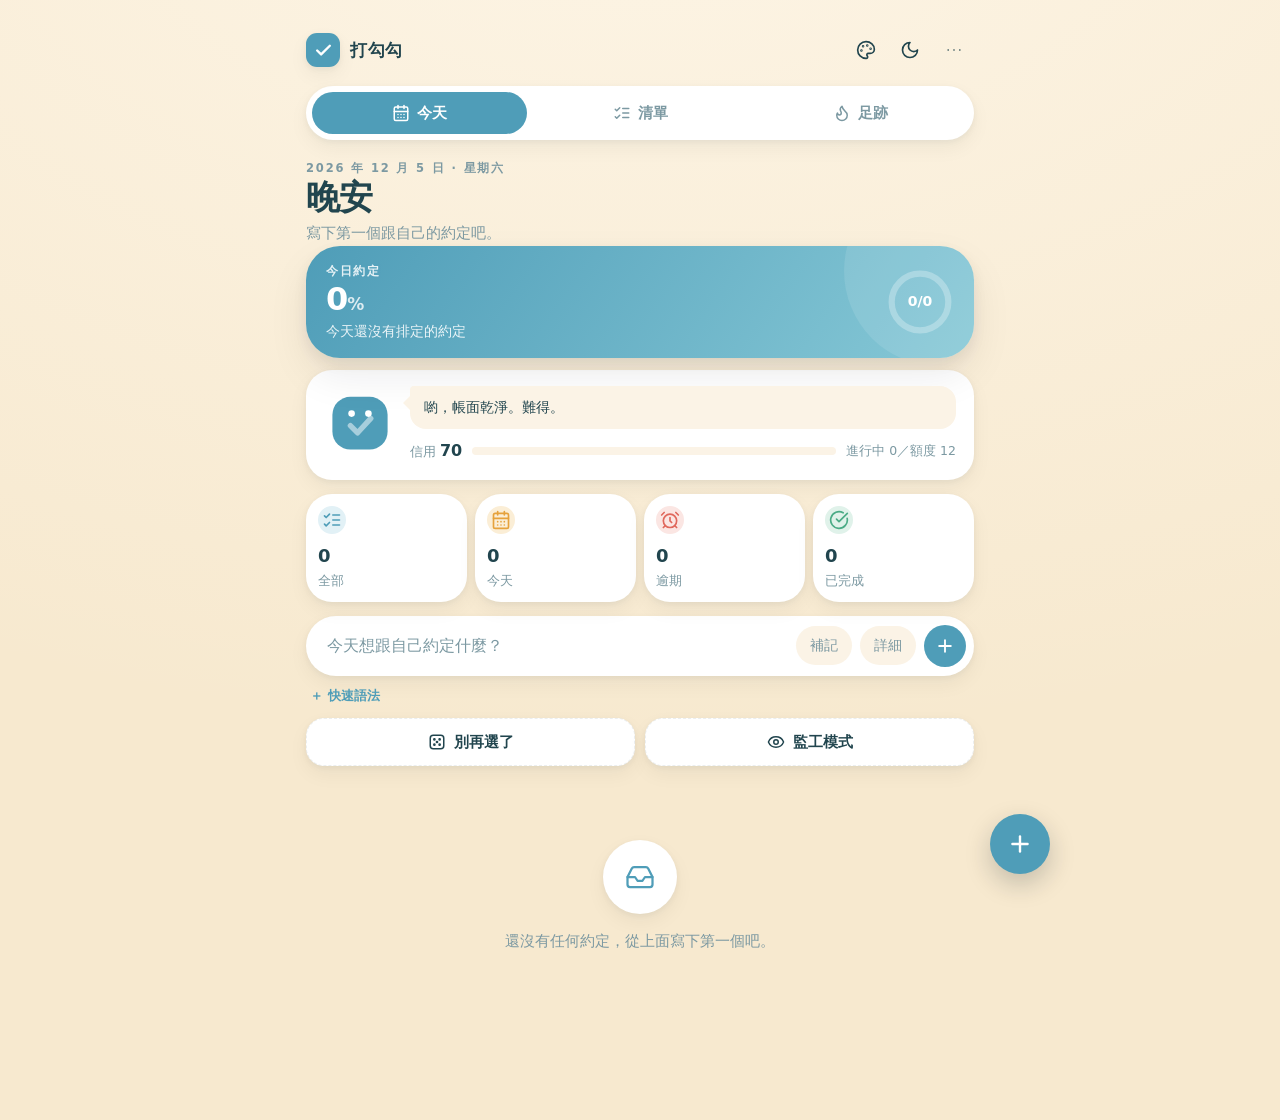
==== commit b7960ef1: "新增四個互動功能：監工模式、轉盤、語音罵人、語錄卡 監工模式：25 分鐘專注倒數（狀態存 localStorage，跨重整續跑）； 以 visibilitychange 偵測分心，切回來會被唸並記次數" ====
--- a/index.html
+++ b/index.html
@@ -23,7 +23,7 @@
     body { margin: 0; font-family: system-ui, sans-serif; }
     canvas.confetti { position: fixed; inset: 0; pointer-events: none; opacity: 0; }
   </style>
-  <link rel="stylesheet" href="assets/styles.css?v=8">
+  <link rel="stylesheet" href="assets/styles.css?v=10">
 </head>
 <body>
   <a class="skip-link" href="#groups">跳到清單</a>
@@ -59,6 +59,9 @@
     <symbol id="i-share" viewBox="0 0 24 24"><path d="M12 2v13"/><path d="m16 6-4-4-4 4"/><path d="M21 15v4a2 2 0 0 1-2 2H5a2 2 0 0 1-2-2v-4"/></symbol>
     <symbol id="i-bell" viewBox="0 0 24 24"><path d="M10.268 21a2 2 0 0 0 3.464 0"/><path d="M3.262 15.326A1 1 0 0 0 4 17h16a1 1 0 0 0 .74-1.673C19.41 13.956 18 12.499 18 8A6 6 0 0 0 6 8c0 4.499-1.411 5.956-2.738 7.326"/></symbol>
     <symbol id="i-tone" viewBox="0 0 24 24"><path d="M21 15a2 2 0 0 1-2 2H7l-4 4V5a2 2 0 0 1 2-2h14a2 2 0 0 1 2 2z"/><path d="M12 7v3"/><path d="M12 13.5h.01"/></symbol>
+    <symbol id="i-dice" viewBox="0 0 24 24"><rect width="18" height="18" x="3" y="3" rx="4"/><circle cx="8.5" cy="8.5" r=".8" class="dot"/><circle cx="15.5" cy="8.5" r=".8" class="dot"/><circle cx="12" cy="12" r=".8" class="dot"/><circle cx="8.5" cy="15.5" r=".8" class="dot"/><circle cx="15.5" cy="15.5" r=".8" class="dot"/></symbol>
+    <symbol id="i-voice" viewBox="0 0 24 24"><path d="M11 4.7 6.6 8H3.5a.5.5 0 0 0-.5.5v7a.5.5 0 0 0 .5.5h3.1L11 19.3a.5.5 0 0 0 .8-.4V5.1a.5.5 0 0 0-.8-.4z"/><path d="M16 9a5 5 0 0 1 0 6"/><path d="M19.4 5.6a9 9 0 0 1 0 12.8"/></symbol>
+    <symbol id="i-eye" viewBox="0 0 24 24"><path d="M2.06 12.35a1 1 0 0 1 0-.7 10.75 10.75 0 0 1 19.88 0 1 1 0 0 1 0 .7 10.75 10.75 0 0 1-19.88 0"/><circle cx="12" cy="12" r="3" class="stroked" fill="none"/></symbol>
     <symbol id="i-install" viewBox="0 0 24 24"><path d="M12 13V2"/><path d="m8 9 4 4 4-4"/><path d="M20.38 12.21a10 10 0 1 1-16.76 0"/></symbol>
     <symbol id="i-link" viewBox="0 0 24 24"><path d="M10 13a5 5 0 0 0 7.54.54l3-3a5 5 0 0 0-7.07-7.07l-1.72 1.71"/><path d="M14 11a5 5 0 0 0-7.54-.54l-3 3a5 5 0 0 0 7.07 7.07l1.71-1.71"/></symbol>
   </svg>
@@ -91,6 +94,7 @@
             <div class="pop__panel" id="morePanel" role="menu" hidden>
               <button type="button" role="menuitem" id="installBtn" hidden><svg class="ico"><use href="#i-install"/></svg>安裝到主畫面</button>
               <button type="button" role="menuitem" id="notifyBtn"><svg class="ico"><use href="#i-bell"/></svg><span id="notifyLabel">提醒：關</span></button>
+              <button type="button" role="menuitem" id="voiceBtn"><svg class="ico"><use href="#i-voice"/></svg><span id="voiceLabel">語音：關</span></button>
               <button type="button" role="menuitem" id="testNagBtn"><svg class="ico"><use href="#i-sparkles"/></svg>試罵一次</button>
               <button type="button" role="menuitem" id="toneBtn"><svg class="ico"><use href="#i-tone"/></svg><span id="toneLabel">語氣：毒舌</span></button>
               <button type="button" role="menuitem" id="shareBtn"><svg class="ico"><use href="#i-share"/></svg>產生今日成果卡</button>
@@ -213,6 +217,11 @@
         </details>
       </section>
 
+      <div class="funrow">
+        <button type="button" class="fun-btn" id="spinBtn"><svg class="ico"><use href="#i-dice"/></svg>別再選了</button>
+        <button type="button" class="fun-btn" id="focusBtn"><svg class="ico"><use href="#i-eye"/></svg>監工模式</button>
+      </div>
+
       <main class="groups" id="todayList"></main>
       <div class="empty" id="todayEmpty" hidden></div>
     </section>
@@ -280,6 +289,15 @@
     </section>
   </div>
 
+  <div class="focusbar" id="focusBar" hidden>
+    <svg class="ico"><use href="#i-eye"/></svg>
+    <div class="focusbar__body">
+      <b id="focusTask">專注中</b>
+      <span class="focusbar__time" id="focusTime">25:00</span>
+    </div>
+    <button type="button" id="focusQuit">放棄</button>
+  </div>
+
   <button type="button" class="fab" id="fabBtn" aria-label="新增待辦事項（詳細）">
     <svg class="ico"><use href="#i-plus"/></svg>
   </button>
@@ -338,9 +356,24 @@
     </form>
   </dialog>
 
+  <dialog id="spinDialog" class="sheet sheet--spin">
+    <div class="sheet__head">
+      <h2>勾勾抽籤</h2>
+      <button type="button" class="ghost-btn" id="spinClose" aria-label="關閉">
+        <svg class="ico"><use href="#i-close"/></svg>
+      </button>
+    </div>
+    <div class="slot" id="slot"><span id="slotText">…</span></div>
+    <p class="spin-say" id="spinSay"></p>
+    <div class="sheet__actions">
+      <button type="button" class="btn" id="spinAgain">再抽</button>
+      <button type="button" class="btn btn--primary" id="spinGo">就做這件，監工開始</button>
+    </div>
+  </dialog>
+
   <dialog id="shareDialog" class="sheet sheet--share">
     <div class="sheet__head">
-      <h2>今日成果卡</h2>
+      <h2 id="shareTitle">今日成果卡</h2>
       <button type="button" class="ghost-btn" id="shareClose" aria-label="關閉">
         <svg class="ico"><use href="#i-close"/></svg>
       </button>
@@ -378,6 +411,6 @@
     <button type="button" id="toastAction" class="toast__action" hidden>復原</button>
   </div>
 
-  <script src="assets/app.js?v=9"></script>
+  <script src="assets/app.js?v=10"></script>
 </body>
 </html>
--- a/assets/styles.css
+++ b/assets/styles.css
@@ -1126,6 +1126,96 @@
   font-weight: 700;
 }
 
+/* ---------- 好玩的：轉盤與監工 ---------- */
+.funrow { display: flex; gap: 10px; margin-bottom: 18px; }
+.fun-btn {
+  flex: 1;
+  display: inline-flex;
+  align-items: center;
+  justify-content: center;
+  gap: 8px;
+  padding: 12px 10px;
+  font-size: 14.5px;
+  font-weight: 600;
+  color: var(--text);
+  background: var(--surface);
+  border: 1.5px dashed var(--line);
+  border-radius: var(--r-md);
+  box-shadow: var(--shadow-sm);
+  transition: all .2s var(--ease);
+}
+.fun-btn:hover { transform: translateY(-2px); border-color: var(--brand); color: var(--brand); }
+.fun-btn .ico { width: 18px; height: 18px; }
+
+.sheet--spin { width: min(420px, calc(100vw - 32px)); padding: 22px; }
+.slot {
+  display: grid;
+  place-items: center;
+  min-height: 92px;
+  margin: 6px 0 12px;
+  padding: 14px;
+  background: var(--surface-2);
+  border-radius: var(--r-md);
+  overflow: hidden;
+}
+#slotText {
+  font-size: 19px;
+  font-weight: 800;
+  text-align: center;
+  word-break: break-word;
+}
+.slot.is-rolling #slotText { filter: blur(1px); opacity: .75; }
+.slot.is-done #slotText { animation: slotPop .35s var(--ease); color: var(--brand); }
+@keyframes slotPop { 40% { transform: scale(1.12); } }
+.spin-say { margin: 0 0 14px; font-size: 13.5px; color: var(--dim); min-height: 1.4em; }
+
+.focusbar {
+  position: fixed;
+  top: 12px;
+  left: 50%;
+  transform: translateX(-50%);
+  z-index: 46;
+  display: flex;
+  align-items: center;
+  gap: 12px;
+  max-width: calc(100vw - 24px);
+  padding: 10px 12px 10px 16px;
+  background: var(--text);
+  color: var(--bg);
+  border-radius: 999px;
+  box-shadow: var(--shadow-md);
+  animation: pop .2s var(--ease);
+}
+.focusbar .ico { width: 18px; height: 18px; flex: none; }
+.focusbar__body { display: flex; align-items: baseline; gap: 10px; min-width: 0; }
+.focusbar__body b {
+  font-size: 13.5px;
+  max-width: 40vw;
+  overflow: hidden;
+  text-overflow: ellipsis;
+  white-space: nowrap;
+}
+.focusbar__time {
+  font-size: 15px;
+  font-weight: 800;
+  font-variant-numeric: tabular-nums;
+}
+.focusbar button {
+  padding: 6px 12px;
+  font-size: 12.5px;
+  color: var(--bg);
+  background: rgba(255, 255, 255, .16);
+  border: 0;
+  border-radius: 999px;
+}
+.focusbar button:hover { background: rgba(255, 255, 255, .28); }
+.focusbar.is-warn { background: var(--danger); color: #fff; }
+
+/* 語錄卡入口：泡泡可點 */
+.bubble { cursor: pointer; transition: transform .15s var(--ease); }
+.bubble:hover { transform: scale(1.01); }
+.bubble:active { transform: scale(.99); }
+
 /* ---------- 約定足跡 ---------- */
 .trail {
   margin-top: 24px;
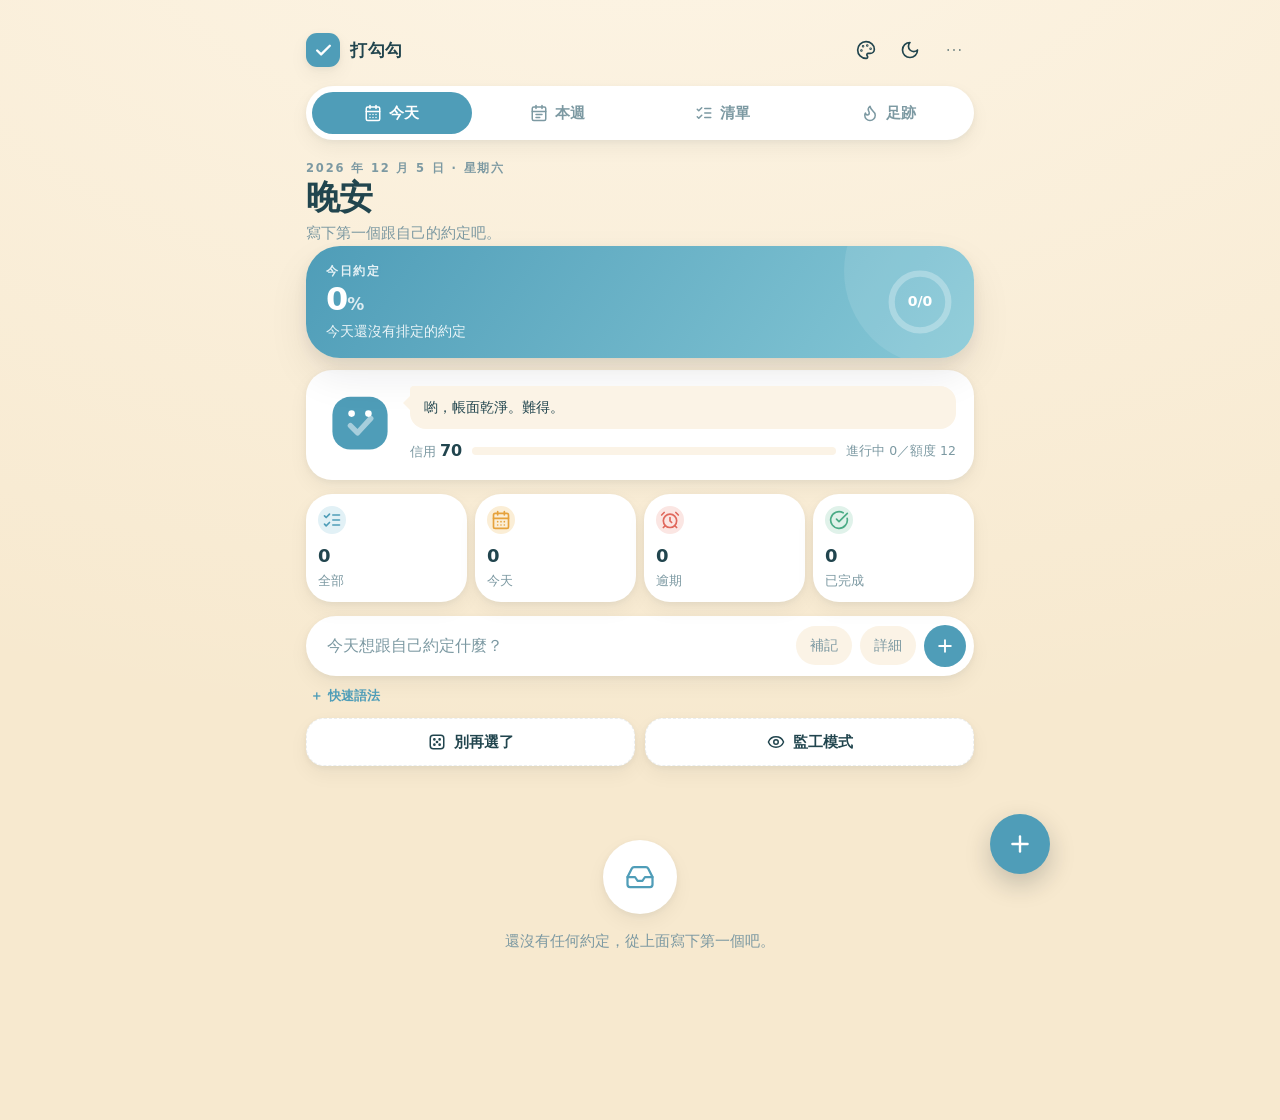
==== commit b6777128: "新增「本週」分頁：週一到週五日期 tab，看每天的進度分配 - 主導覽新增第四頁「本週」：週一～週五五個日期 tab＋窄版「六日」收週末，   每個 tab 顯示完成數與負載條（有「預估 XH」備註時" ====
--- a/index.html
+++ b/index.html
@@ -23,7 +23,7 @@
     body { margin: 0; font-family: system-ui, sans-serif; }
     canvas.confetti { position: fixed; inset: 0; pointer-events: none; opacity: 0; }
   </style>
-  <link rel="stylesheet" href="assets/styles.css?v=10">
+  <link rel="stylesheet" href="assets/styles.css?v=12">
 </head>
 <body>
   <a class="skip-link" href="#groups">跳到清單</a>
@@ -59,7 +59,9 @@
     <symbol id="i-share" viewBox="0 0 24 24"><path d="M12 2v13"/><path d="m16 6-4-4-4 4"/><path d="M21 15v4a2 2 0 0 1-2 2H5a2 2 0 0 1-2-2v-4"/></symbol>
     <symbol id="i-bell" viewBox="0 0 24 24"><path d="M10.268 21a2 2 0 0 0 3.464 0"/><path d="M3.262 15.326A1 1 0 0 0 4 17h16a1 1 0 0 0 .74-1.673C19.41 13.956 18 12.499 18 8A6 6 0 0 0 6 8c0 4.499-1.411 5.956-2.738 7.326"/></symbol>
     <symbol id="i-tone" viewBox="0 0 24 24"><path d="M21 15a2 2 0 0 1-2 2H7l-4 4V5a2 2 0 0 1 2-2h14a2 2 0 0 1 2 2z"/><path d="M12 7v3"/><path d="M12 13.5h.01"/></symbol>
+    <symbol id="i-week" viewBox="0 0 24 24"><rect width="18" height="18" x="3" y="4" rx="2"/><path d="M16 2v4"/><path d="M8 2v4"/><path d="M3 10h18"/><path d="M8 14h8"/><path d="M8 18h5"/></symbol>
     <symbol id="i-dice" viewBox="0 0 24 24"><rect width="18" height="18" x="3" y="3" rx="4"/><circle cx="8.5" cy="8.5" r=".8" class="dot"/><circle cx="15.5" cy="8.5" r=".8" class="dot"/><circle cx="12" cy="12" r=".8" class="dot"/><circle cx="8.5" cy="15.5" r=".8" class="dot"/><circle cx="15.5" cy="15.5" r=".8" class="dot"/></symbol>
+    <symbol id="i-note" viewBox="0 0 24 24"><path d="M9 18V5l12-2v13"/><circle cx="6" cy="18" r="3" class="stroked"/><circle cx="18" cy="16" r="3" class="stroked"/></symbol>
     <symbol id="i-voice" viewBox="0 0 24 24"><path d="M11 4.7 6.6 8H3.5a.5.5 0 0 0-.5.5v7a.5.5 0 0 0 .5.5h3.1L11 19.3a.5.5 0 0 0 .8-.4V5.1a.5.5 0 0 0-.8-.4z"/><path d="M16 9a5 5 0 0 1 0 6"/><path d="M19.4 5.6a9 9 0 0 1 0 12.8"/></symbol>
     <symbol id="i-eye" viewBox="0 0 24 24"><path d="M2.06 12.35a1 1 0 0 1 0-.7 10.75 10.75 0 0 1 19.88 0 1 1 0 0 1 0 .7 10.75 10.75 0 0 1-19.88 0"/><circle cx="12" cy="12" r="3" class="stroked" fill="none"/></symbol>
     <symbol id="i-install" viewBox="0 0 24 24"><path d="M12 13V2"/><path d="m8 9 4 4 4-4"/><path d="M20.38 12.21a10 10 0 1 1-16.76 0"/></symbol>
@@ -94,6 +96,7 @@
             <div class="pop__panel" id="morePanel" role="menu" hidden>
               <button type="button" role="menuitem" id="installBtn" hidden><svg class="ico"><use href="#i-install"/></svg>安裝到主畫面</button>
               <button type="button" role="menuitem" id="notifyBtn"><svg class="ico"><use href="#i-bell"/></svg><span id="notifyLabel">提醒：關</span></button>
+              <button type="button" role="menuitem" id="soundBtn"><svg class="ico"><use href="#i-note"/></svg><span id="soundLabel">音效：開</span></button>
               <button type="button" role="menuitem" id="voiceBtn"><svg class="ico"><use href="#i-voice"/></svg><span id="voiceLabel">語音：關</span></button>
               <button type="button" role="menuitem" id="testNagBtn"><svg class="ico"><use href="#i-sparkles"/></svg>試罵一次</button>
               <button type="button" role="menuitem" id="toneBtn"><svg class="ico"><use href="#i-tone"/></svg><span id="toneLabel">語氣：毒舌</span></button>
@@ -112,6 +115,9 @@
       <button type="button" class="nav__btn" data-view="today" role="tab">
         <svg class="ico"><use href="#i-calendar"/></svg><span>今天</span>
         <i class="nav__dot" id="navDot" hidden></i>
+      </button>
+      <button type="button" class="nav__btn" data-view="week" role="tab">
+        <svg class="ico"><use href="#i-week"/></svg><span>本週</span>
       </button>
       <button type="button" class="nav__btn" data-view="list" role="tab">
         <svg class="ico"><use href="#i-list"/></svg><span>清單</span>
@@ -226,6 +232,18 @@
       <div class="empty" id="todayEmpty" hidden></div>
     </section>
 
+    <!-- ========== 本週 ========== -->
+    <section class="view" id="viewWeek" role="tabpanel" aria-label="本週" hidden>
+      <div class="week__nav">
+        <button type="button" class="ghost-btn" id="weekPrev" aria-label="上一週"><svg class="ico" style="transform:rotate(180deg)"><use href="#i-chevron"/></svg></button>
+        <h2 class="week__label" id="weekLabel"></h2>
+        <button type="button" class="ghost-btn" id="weekNext" aria-label="下一週"><svg class="ico"><use href="#i-chevron"/></svg></button>
+      </div>
+      <p class="week__hint">點日期看那天要做什麼；tab 下的小條是各天的負載。用 ‹ › 把事情搬到別天——未來的隨便搬，<b>今天和逾期的往後搬算改期，照罰</b>。</p>
+      <div id="weekBoard" class="week"></div>
+      <button type="button" class="week__someday" id="weekSomeday" hidden></button>
+    </section>
+
     <!-- ========== 清單 ========== -->
     <section class="view" id="viewList" role="tabpanel" aria-label="清單" hidden>
       <section class="controls">
@@ -411,6 +429,6 @@
     <button type="button" id="toastAction" class="toast__action" hidden>復原</button>
   </div>
 
-  <script src="assets/app.js?v=10"></script>
+  <script src="assets/app.js?v=12"></script>
 </body>
 </html>
--- a/assets/styles.css
+++ b/assets/styles.css
@@ -1126,6 +1126,176 @@
   font-weight: 700;
 }
 
+/* ---------- 本週視圖 ---------- */
+.week__nav {
+  display: flex;
+  align-items: center;
+  justify-content: space-between;
+  margin-bottom: 6px;
+}
+.week__label { margin: 0; font-size: 16px; font-weight: 800; letter-spacing: .01em; }
+.week__hint { margin: 0 4px 16px; font-size: 12.5px; color: var(--dim); }
+.week__hint b { color: var(--danger); font-weight: 600; }
+
+.week { display: grid; gap: 12px; }
+
+/* 週一～週五 tab */
+.wtabs {
+  display: grid;
+  grid-template-columns: repeat(5, 1fr) auto;
+  gap: 6px;
+}
+.wtab {
+  display: grid;
+  justify-items: center;
+  gap: 2px;
+  padding: 9px 4px 7px;
+  background: var(--surface);
+  border: 1.5px solid transparent;
+  border-radius: var(--r-sm);
+  box-shadow: var(--shadow-sm);
+  transition: all .18s var(--ease);
+}
+.wtab:hover { transform: translateY(-2px); }
+.wtab.is-on { background: var(--brand); border-color: var(--brand); }
+.wtab.is-on .wtab__name, .wtab.is-on .wtab__date, .wtab.is-on .wtab__count { color: var(--on-brand); }
+.wtab.is-today:not(.is-on) { border-color: var(--brand); }
+.wtab--we { padding-left: 10px; padding-right: 10px; opacity: .85; }
+.wtab__name { font-size: 12.5px; font-weight: 800; }
+.wtab__date { font-size: 10.5px; color: var(--dim); font-variant-numeric: tabular-nums; min-height: 1em; }
+.wtab__count { font-size: 11px; font-weight: 700; color: var(--dim); font-variant-numeric: tabular-nums; }
+.wtab__bar {
+  position: relative;
+  width: 82%;
+  height: 4px;
+  margin-top: 3px;
+  background: var(--surface-2);
+  border-radius: 999px;
+  overflow: hidden;
+}
+.wtab.is-on .wtab__bar { background: rgba(255, 255, 255, .3); }
+.wtab__bar b, .wtab__bar u {
+  position: absolute;
+  left: 0; top: 0; bottom: 0;
+  border-radius: 999px;
+  transition: width .4s var(--ease);
+}
+.wtab__bar b { background: var(--brand-wash); }
+.wtab__bar u { background: var(--brand); text-decoration: none; }
+.wtab.is-on .wtab__bar b { background: rgba(255, 255, 255, .35); }
+.wtab.is-on .wtab__bar u { background: var(--on-brand); }
+
+.wpanel__empty { margin: 12px 2px 4px; font-size: 13.5px; color: var(--dim); }
+
+.wday {
+  background: var(--surface);
+  border-radius: var(--r-md);
+  box-shadow: var(--shadow-sm);
+  padding: 12px 14px;
+}
+.wday--today { border: 1.5px solid var(--brand); }
+.wday--weekend { opacity: .82; }
+.wday--empty { padding: 9px 14px; opacity: .6; box-shadow: none; background: color-mix(in srgb, var(--surface) 55%, transparent); }
+
+.wday__head {
+  display: grid;
+  grid-template-columns: auto auto 1fr;
+  align-items: center;
+  gap: 12px;
+}
+.wday__name { font-size: 13px; font-weight: 800; }
+.wday--today .wday__name { color: var(--brand); }
+.wday__meta { font-size: 12px; color: var(--dim); font-variant-numeric: tabular-nums; white-space: nowrap; }
+.wday__bar {
+  position: relative;
+  height: 8px;
+  background: var(--surface-2);
+  border-radius: 999px;
+  overflow: hidden;
+  min-width: 60px;
+}
+.wday__bar b, .wday__bar u {
+  position: absolute;
+  left: 0; top: 0; bottom: 0;
+  border-radius: 999px;
+  transition: width .4s var(--ease);
+}
+.wday__bar b { background: var(--brand-wash); border: 0; }
+.wday__bar u { background: var(--brand); text-decoration: none; }
+
+.wlist { list-style: none; margin: 10px 0 0; padding: 0; display: grid; gap: 4px; }
+.wrow {
+  display: flex;
+  align-items: center;
+  gap: 9px;
+  padding: 6px 8px;
+  border-radius: 10px;
+}
+.wrow:hover { background: var(--surface-2); }
+
+.wrow__check {
+  width: 21px; height: 21px;
+  display: grid; place-items: center;
+  flex: none;
+  padding: 0;
+  background: var(--surface);
+  border: 0;
+  border-radius: 50%;
+  color: transparent;
+  box-shadow: inset 0 0 0 1.5px var(--line);
+  transition: all .18s var(--ease);
+}
+.wrow__check .ico { width: 12px; height: 12px; stroke-width: 3; }
+.wrow__check:hover { color: var(--dim); transform: scale(1.1); }
+.wrow.is-done .wrow__check { background: var(--ok); color: #fff; box-shadow: none; }
+
+.wrow__title {
+  flex: 1;
+  min-width: 0;
+  font-size: 14px;
+  font-weight: 600;
+  overflow: hidden;
+  text-overflow: ellipsis;
+  white-space: nowrap;
+  cursor: pointer;
+}
+.wrow.is-done .wrow__title { text-decoration: line-through; color: var(--dim); font-weight: 500; }
+
+.wrow__tags { display: flex; gap: 4px; flex: none; }
+.wrow__tags .pill { font-size: 10.5px; padding: 1px 7px; }
+
+.wrow__move { display: flex; gap: 2px; flex: none; }
+.wrow__move button {
+  width: 26px; height: 26px;
+  display: grid; place-items: center;
+  font-size: 16px;
+  line-height: 1;
+  color: var(--dim);
+  background: none;
+  border: 0;
+  border-radius: 8px;
+}
+.wrow__move button:hover { background: var(--brand-wash); color: var(--brand); }
+
+.week__someday {
+  width: 100%;
+  margin-top: 12px;
+  padding: 12px;
+  font-size: 13.5px;
+  font-weight: 600;
+  color: var(--dim);
+  background: var(--surface);
+  border: 1.5px dashed var(--line);
+  border-radius: var(--r-md);
+  transition: all .2s var(--ease);
+}
+.week__someday:hover { color: var(--brand); border-color: var(--brand); }
+
+@media (hover: hover) {
+  .wrow__move button { opacity: 0; transition: opacity .15s var(--ease); }
+  .wrow:hover .wrow__move button { opacity: 1; }
+}
+
 /* ---------- 好玩的：轉盤與監工 ---------- */
 .funrow { display: flex; gap: 10px; margin-bottom: 18px; }
 .fun-btn {
@@ -1210,6 +1380,15 @@
 }
 .focusbar button:hover { background: rgba(255, 255, 255, .28); }
 .focusbar.is-warn { background: var(--danger); color: #fff; }
+
+/* 戳勾勾 */
+.mascot.is-poked { animation: pokeSquash .32s var(--ease); transform-origin: 50% 90%; }
+@keyframes pokeSquash {
+  30% { transform: scale(1.14, .84); }
+  60% { transform: scale(.9, 1.1); }
+  80% { transform: scale(1.04, .97); }
+}
+#i-note circle.stroked { fill: none; stroke: currentColor; }
 
 /* 語錄卡入口：泡泡可點 */
 .bubble { cursor: pointer; transition: transform .15s var(--ease); }
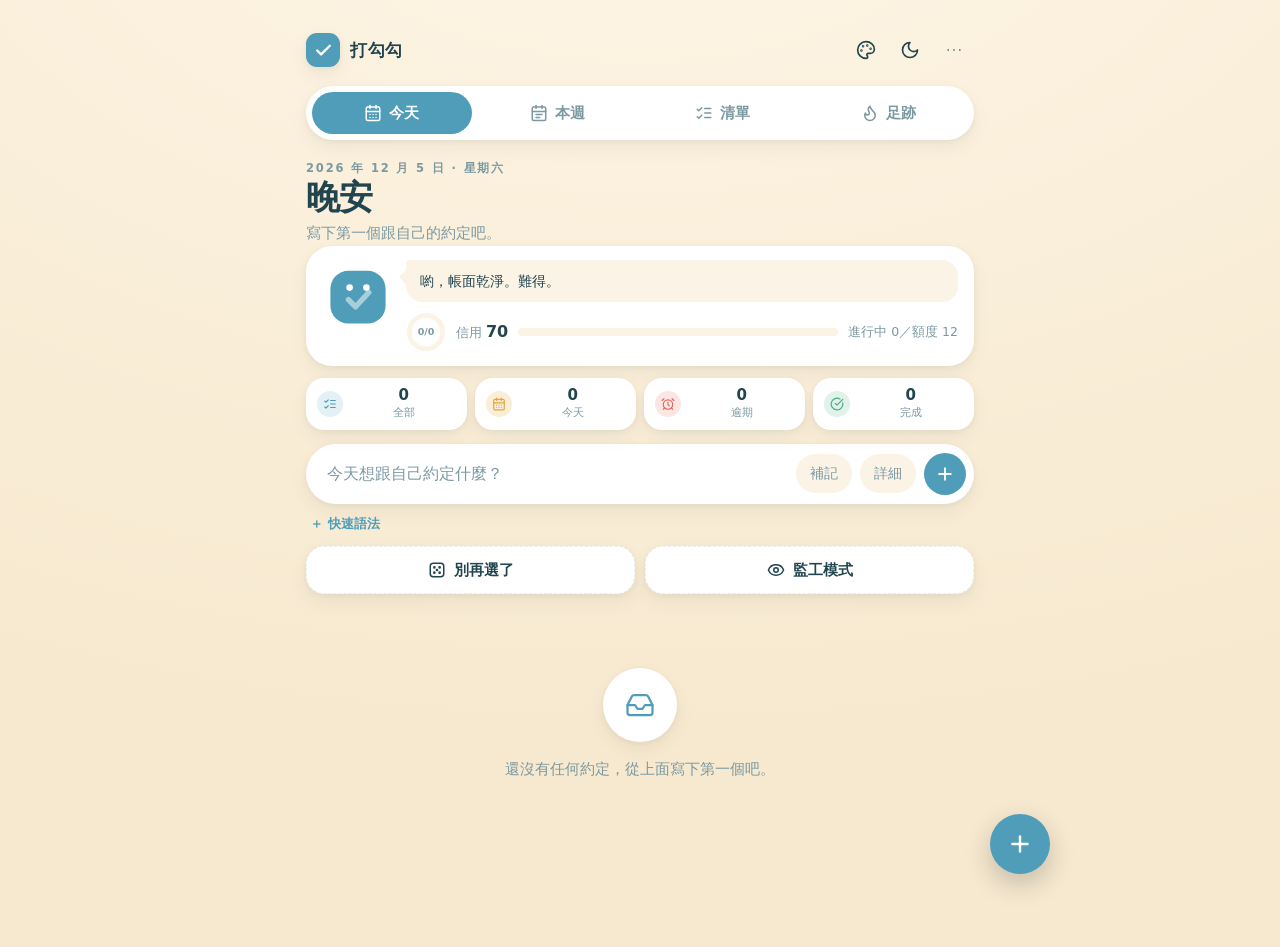
==== commit 1106d72a: "今天頁壓縮＋手機補記入口 今天頁： - 移除整張漸層進度卡，今日進度改為迷你環（40px）併入勾勾的信用卡片，   一張卡同時呈現台詞、今日進度、信用分與額度 - 四張統計磚壓成一列小磚（圖示＋數字疊" ====
--- a/index.html
+++ b/index.html
@@ -23,7 +23,7 @@
     body { margin: 0; font-family: system-ui, sans-serif; }
     canvas.confetti { position: fixed; inset: 0; pointer-events: none; opacity: 0; }
   </style>
-  <link rel="stylesheet" href="assets/styles.css?v=12">
+  <link rel="stylesheet" href="assets/styles.css?v=14">
 </head>
 <body>
   <a class="skip-link" href="#groups">跳到清單</a>
@@ -133,22 +133,7 @@
       <h1 class="hero__title" id="greeting">你好</h1>
       <p class="hero__sub" id="heroSub"></p>
 
-      <section class="progress" aria-label="今日進度">
-        <div class="progress__text">
-          <p class="progress__label">今日約定</p>
-          <p class="progress__value"><span id="progPct">0</span><small>%</small></p>
-          <p class="progress__hint" id="progHint">今天還沒有排定的約定</p>
-        </div>
-        <div class="ring">
-          <svg viewBox="0 0 120 120" aria-hidden="true">
-            <circle class="ring__track" cx="60" cy="60" r="50"></circle>
-            <circle class="ring__bar" id="ringBar" cx="60" cy="60" r="50"></circle>
-          </svg>
-          <span class="ring__label" id="ringLabel">0/0</span>
-        </div>
-      </section>
-
-      <section class="credit" aria-label="信用">
+      <section class="credit" aria-label="信用與今日進度">
         <svg class="mascot" id="mascot" data-mood="normal" viewBox="0 0 120 120" aria-hidden="true">
           <rect x="14" y="18" width="92" height="88" rx="30" class="mascot__body"/>
           <path d="M44 66l12 12 22-24" class="mascot__check"/>
@@ -173,6 +158,13 @@
         <div class="credit__body">
           <p class="bubble" id="mascotSay">…</p>
           <div class="credit__meta">
+            <span class="ring ring--mini" title="今日進度">
+              <svg viewBox="0 0 120 120" aria-hidden="true">
+                <circle class="ring__track" cx="60" cy="60" r="50"></circle>
+                <circle class="ring__bar" id="ringBar" cx="60" cy="60" r="50"></circle>
+              </svg>
+              <b class="ring__label" id="ringLabel">0/0</b>
+            </span>
             <span class="credit__score">信用 <b id="creditScore">70</b></span>
             <div class="limitbar" title="進行中／額度"><i id="limitFill"></i></div>
             <span class="credit__limit" id="limitText"></span>
@@ -199,7 +191,7 @@
         <button type="button" class="tile" data-page="done" data-tone="ok">
           <span class="tile__ico"><svg class="ico"><use href="#i-done"/></svg></span>
           <span class="tile__num" id="tDone">0</span>
-          <span class="tile__label">已完成</span>
+          <span class="tile__label">完成</span>
         </button>
       </section>
 
@@ -429,6 +421,6 @@
     <button type="button" id="toastAction" class="toast__action" hidden>復原</button>
   </div>
 
-  <script src="assets/app.js?v=12"></script>
+  <script src="assets/app.js?v=14"></script>
 </body>
 </html>
--- a/assets/styles.css
+++ b/assets/styles.css
@@ -366,65 +366,24 @@
 .sw--pastel { background: linear-gradient(135deg, #eeedf8 45%, #8a83ea 45%); }
 .sw--lime { background: linear-gradient(135deg, #22231a 45%, #cfee4d 45%); }
 
-/* ---------- 進度卡 ---------- */
-.progress {
-  display: flex;
-  align-items: center;
-  justify-content: space-between;
-  gap: 16px;
-  padding: 16px 20px;
-  margin-bottom: 12px;
-  border-radius: var(--r-xl);
-  background: linear-gradient(125deg, var(--hero-1), var(--hero-2));
-  color: var(--on-hero);
-  box-shadow: var(--shadow-md);
-  overflow: hidden;
-  position: relative;
-}
-.progress::after {
-  content: "";
-  position: absolute;
-  right: -60px; top: -70px;
-  width: 190px; height: 190px;
-  border-radius: 50%;
-  background: rgba(255, 255, 255, .1);
-}
-.progress__text { position: relative; z-index: 1; }
-.progress__label {
-  margin: 0;
-  font-size: 12px;
-  font-weight: 700;
-  letter-spacing: .14em;
-  opacity: .85;
-}
-.progress__value {
-  margin: 2px 0 0;
-  font-size: 32px;
-  font-weight: 800;
-  letter-spacing: -.03em;
-  line-height: 1.1;
-  font-variant-numeric: tabular-nums;
-}
-.progress__value small { font-size: 17px; font-weight: 700; opacity: .8; }
-.progress__hint { margin: 4px 0 0; font-size: 13.5px; opacity: .88; }
-
-.ring { position: relative; width: 68px; height: 68px; flex: none; z-index: 1; }
-.ring svg { width: 100%; height: 100%; transform: rotate(-90deg); }
-.ring circle { fill: none; stroke-width: 11; stroke-linecap: round; }
-.ring__track { stroke: rgba(255, 255, 255, .28); }
-.ring__bar {
-  stroke: var(--on-hero);
+/* ---------- 今日進度環（迷你，嵌在信用卡片） ---------- */
+.ring--mini { position: relative; width: 40px; height: 40px; flex: none; }
+.ring--mini svg { width: 100%; height: 100%; transform: rotate(-90deg); display: block; }
+.ring--mini circle { fill: none; stroke-width: 14; stroke-linecap: round; }
+.ring--mini .ring__track { stroke: var(--surface-2); }
+.ring--mini .ring__bar {
+  stroke: var(--ok);
   stroke-dasharray: 314.16;
   stroke-dashoffset: 314.16;
   transition: stroke-dashoffset .6s var(--ease);
 }
-.ring__label {
+.ring--mini .ring__label {
   position: absolute;
   inset: 0;
   display: grid;
   place-items: center;
-  font-size: 14px;
-  font-weight: 700;
+  font-size: 9.5px;
+  font-weight: 800;
   font-variant-numeric: tabular-nums;
 }
 
@@ -432,9 +391,9 @@
 .credit {
   display: flex;
   align-items: flex-start;
-  gap: 14px;
-  padding: 16px 18px;
-  margin-bottom: 14px;
+  gap: 12px;
+  padding: 14px 16px;
+  margin-bottom: 12px;
   background: var(--surface);
   border-radius: var(--r-lg);
   box-shadow: var(--shadow-sm);
@@ -535,32 +494,41 @@
   margin-bottom: 14px;
 }
 .tile {
-  position: relative;
   display: grid;
-  gap: 2px;
-  padding: 11px 11px 10px;
-  text-align: left;
+  grid-template-columns: auto 1fr;
+  column-gap: 8px;
+  align-items: center;
+  padding: 8px 10px;
   background: var(--surface);
   border: 1.5px solid transparent;
-  border-radius: var(--r-lg);
+  border-radius: var(--r-md);
   box-shadow: var(--shadow-sm);
   color: var(--text);
+  min-width: 0;
   transition: transform .2s var(--ease), border-color .2s var(--ease), background-color .2s var(--ease);
 }
 .tile:hover { transform: translateY(-2px); }
 .tile__ico {
-  width: 28px; height: 28px;
+  width: 26px; height: 26px;
   display: grid; place-items: center;
+  grid-row: 1 / span 2;
   border-radius: 50%;
-  margin-bottom: 6px;
-}
+}
+.tile__ico .ico { width: 14px; height: 14px; }
 .tile__num {
-  font-size: 18px;
+  font-size: 15px;
   font-weight: 800;
   letter-spacing: -.02em;
+  line-height: 1.1;
   font-variant-numeric: tabular-nums;
 }
-.tile__label { font-size: 12.5px; color: var(--dim); }
+.tile__label {
+  font-size: 11px;
+  color: var(--dim);
+  white-space: nowrap;
+  overflow: hidden;
+  text-overflow: ellipsis;
+}
 
 .tile[data-tone="brand"] .tile__ico { background: var(--brand-wash); color: var(--brand); }
 .tile[data-tone="accent"] .tile__ico { background: var(--accent-wash); color: var(--accent); }
@@ -985,6 +953,7 @@
 /* ---------- 浮動按鈕 ---------- */
 .fab {
   position: fixed;
+  z-index: 41;
   right: max(20px, calc(50vw - 410px));
   bottom: 26px;
   width: 60px; height: 60px;
@@ -1558,14 +1527,13 @@
   .fab { bottom: calc(96px + env(safe-area-inset-bottom)); }
   .toast { bottom: calc(96px + env(safe-area-inset-bottom)); }
 
-  .tiles { grid-template-columns: repeat(2, 1fr); }
   .controls { flex-wrap: wrap; }
   .search { flex-basis: 100%; }
   .select select { width: 100%; }
-  .compose__more { display: none; }
+  #detailBtn { display: none; }
+  .compose__more { padding: 9px 10px; font-size: 12.5px; }
   .task { grid-template-columns: 52px 1fr auto; }
-  .toast { bottom: 100px; }
-  .fab { right: 18px; bottom: 20px; }
+  .fab { right: 18px; }
 
   .sheet {
     width: 100%;
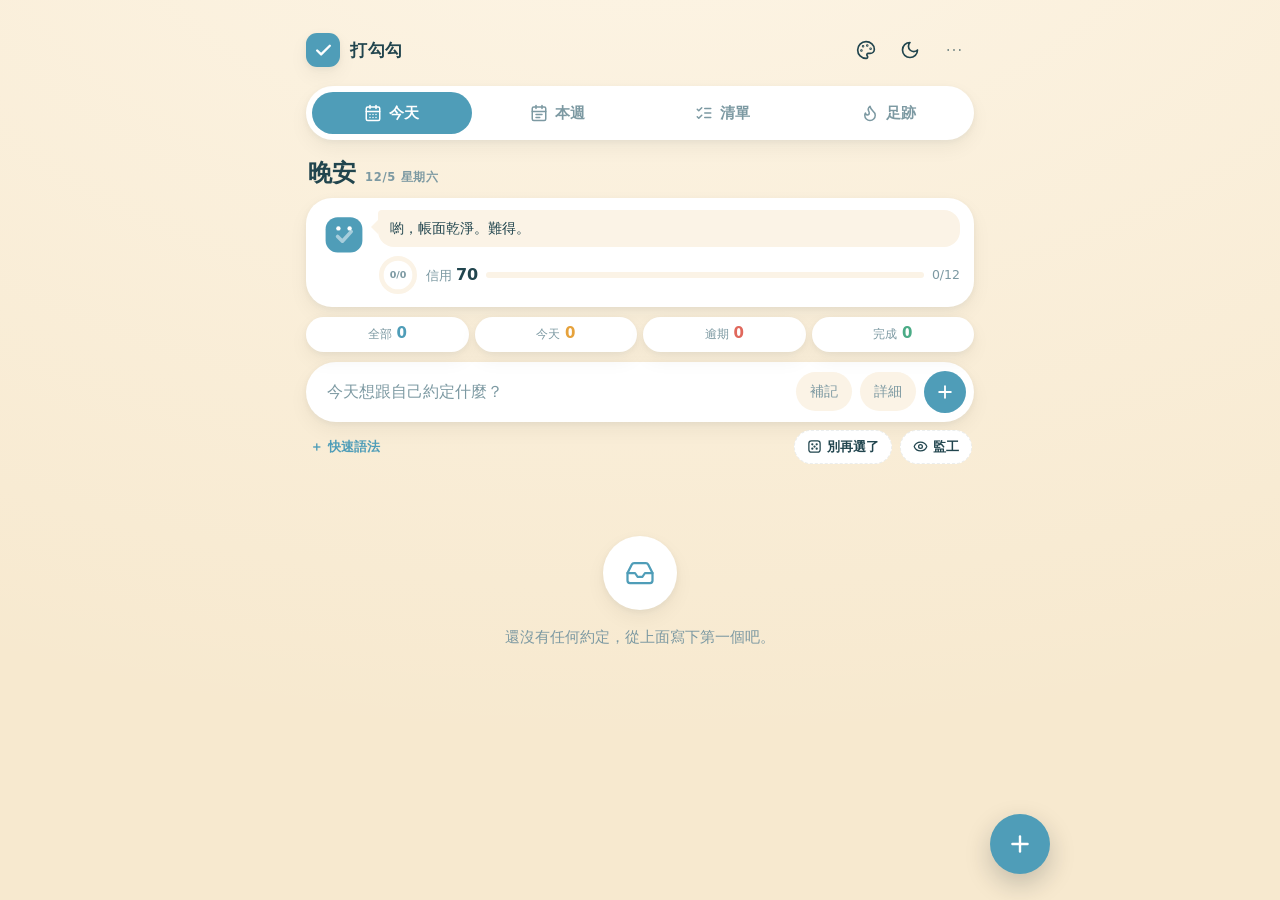
==== commit 5bf4e43f: "今天頁再精簡：手機首屏從 1 件待辦變成 3–4 件 - 問候與日期併成一行（「夜深了 10/3 星期六」），拿掉副標「今天還有 N 個約定」（今日進度環已呈現） - 勾勾卡：吉祥物 72→48px、" ====
--- a/index.html
+++ b/index.html
@@ -23,7 +23,7 @@
     body { margin: 0; font-family: system-ui, sans-serif; }
     canvas.confetti { position: fixed; inset: 0; pointer-events: none; opacity: 0; }
   </style>
-  <link rel="stylesheet" href="assets/styles.css?v=14">
+  <link rel="stylesheet" href="assets/styles.css?v=15">
 </head>
 <body>
   <a class="skip-link" href="#groups">跳到清單</a>
@@ -129,9 +129,10 @@
 
     <!-- ========== 今天 ========== -->
     <section class="view" id="viewToday" role="tabpanel" aria-label="今天">
-      <p class="eyebrow" id="dateLine"></p>
-      <h1 class="hero__title" id="greeting">你好</h1>
-      <p class="hero__sub" id="heroSub"></p>
+      <div class="todayhead">
+        <h1 class="hero__title" id="greeting">你好</h1>
+        <p class="eyebrow" id="dateLine"></p>
+      </div>
 
       <section class="credit" aria-label="信用與今日進度">
         <svg class="mascot" id="mascot" data-mood="normal" viewBox="0 0 120 120" aria-hidden="true">
@@ -174,24 +175,20 @@
 
       <section class="tiles" aria-label="狀態總覽">
         <button type="button" class="tile" data-page="all" data-tone="brand">
-          <span class="tile__ico"><svg class="ico"><use href="#i-list"/></svg></span>
+          <span class="tile__label">全部</span>
           <span class="tile__num" id="tAll">0</span>
-          <span class="tile__label">全部</span>
         </button>
         <button type="button" class="tile" data-page="today" data-tone="accent">
-          <span class="tile__ico"><svg class="ico"><use href="#i-calendar"/></svg></span>
+          <span class="tile__label">今天</span>
           <span class="tile__num" id="tToday">0</span>
-          <span class="tile__label">今天</span>
         </button>
         <button type="button" class="tile" data-page="overdue" data-tone="danger">
-          <span class="tile__ico"><svg class="ico"><use href="#i-alarm"/></svg></span>
+          <span class="tile__label">逾期</span>
           <span class="tile__num" id="tOver">0</span>
-          <span class="tile__label">逾期</span>
         </button>
         <button type="button" class="tile" data-page="done" data-tone="ok">
-          <span class="tile__ico"><svg class="ico"><use href="#i-done"/></svg></span>
+          <span class="tile__label">完成</span>
           <span class="tile__num" id="tDone">0</span>
-          <span class="tile__label">完成</span>
         </button>
       </section>
 
@@ -204,21 +201,18 @@
             <svg class="ico"><use href="#i-plus"/></svg>
           </button>
         </form>
-        <details class="syntax">
-          <summary>快速語法</summary>
-          <p>
+        <div class="toolrow">
+          <button type="button" class="toolrow__link" id="syntaxBtn" aria-expanded="false" aria-controls="syntaxHelp">快速語法</button>
+          <button type="button" class="fun-btn" id="spinBtn"><svg class="ico"><use href="#i-dice"/></svg>別再選了</button>
+          <button type="button" class="fun-btn" id="focusBtn"><svg class="ico"><use href="#i-eye"/></svg>監工</button>
+        </div>
+        <p class="syntax" id="syntaxHelp" hidden>
             <code>!高</code> <code>!中</code> <code>!低</code> 設定優先度 ·
             <code>#分類</code> 設定分類 ·
             <code>@今天</code> <code>@明天</code> <code>@下週</code> <code>@8/15</code> 設定到期日。
             例如：<em>寫月報 !高 #工作 @明天</em>
-          </p>
-        </details>
+        </p>
       </section>
-
-      <div class="funrow">
-        <button type="button" class="fun-btn" id="spinBtn"><svg class="ico"><use href="#i-dice"/></svg>別再選了</button>
-        <button type="button" class="fun-btn" id="focusBtn"><svg class="ico"><use href="#i-eye"/></svg>監工模式</button>
-      </div>
 
       <main class="groups" id="todayList"></main>
       <div class="empty" id="todayEmpty" hidden></div>
@@ -421,6 +415,6 @@
     <button type="button" id="toastAction" class="toast__action" hidden>復原</button>
   </div>
 
-  <script src="assets/app.js?v=14"></script>
+  <script src="assets/app.js?v=15"></script>
 </body>
 </html>
--- a/assets/styles.css
+++ b/assets/styles.css
@@ -315,12 +315,15 @@
   letter-spacing: -.02em;
   line-height: 1.15;
 }
-.hero__sub {
-  margin: 5px 0 0;
-  color: var(--dim);
-  font-size: 15px;
-}
-.hero__sub b { color: var(--brand); font-weight: 700; }
+/* 今天頁標頭：問候＋日期同一行 */
+.todayhead {
+  display: flex;
+  align-items: baseline;
+  gap: 10px;
+  margin: 0 2px 10px;
+}
+.todayhead .hero__title { font-size: 24px; }
+.todayhead .eyebrow { letter-spacing: .06em; }
 
 /* ---------- 彈出選單 ---------- */
 .pop { position: relative; }
@@ -391,15 +394,16 @@
 .credit {
   display: flex;
   align-items: flex-start;
-  gap: 12px;
-  padding: 14px 16px;
-  margin-bottom: 12px;
+  gap: 10px;
+  padding: 12px 14px;
+  margin-bottom: 10px;
   background: var(--surface);
   border-radius: var(--r-lg);
   box-shadow: var(--shadow-sm);
 }
 
 .mascot { width: 72px; height: 72px; flex: none; }
+.credit .mascot { width: 48px; height: 48px; }
 .mascot--sm { width: 56px; height: 56px; }
 .mascot__body { fill: var(--brand); }
 .mascot__check {
@@ -427,10 +431,10 @@
 .credit__body { flex: 1; min-width: 0; }
 .bubble {
   position: relative;
-  margin: 0 0 10px;
-  padding: 10px 14px;
-  font-size: 14px;
-  line-height: 1.6;
+  margin: 0 0 8px;
+  padding: 8px 12px;
+  font-size: 13.5px;
+  line-height: 1.55;
   background: var(--surface-2);
   border-radius: 4px 16px 16px 16px;
   word-break: break-word;
@@ -447,8 +451,7 @@
 .credit__meta {
   display: flex;
   align-items: center;
-  gap: 10px;
-  flex-wrap: wrap;
+  gap: 8px;
   font-size: 12.5px;
   color: var(--dim);
 }
@@ -459,8 +462,8 @@
 }
 .limitbar {
   flex: 1;
-  min-width: 70px;
-  height: 8px;
+  min-width: 40px;
+  height: 6px;
   background: var(--surface-2);
   border-radius: 999px;
   overflow: hidden;
@@ -490,60 +493,49 @@
 .tiles {
   display: grid;
   grid-template-columns: repeat(4, 1fr);
-  gap: 8px;
-  margin-bottom: 14px;
+  gap: 6px;
+  margin-bottom: 10px;
 }
 .tile {
-  display: grid;
-  grid-template-columns: auto 1fr;
-  column-gap: 8px;
-  align-items: center;
-  padding: 8px 10px;
+  display: flex;
+  align-items: baseline;
+  justify-content: center;
+  gap: 5px;
+  padding: 7px 6px;
   background: var(--surface);
   border: 1.5px solid transparent;
-  border-radius: var(--r-md);
+  border-radius: 999px;
   box-shadow: var(--shadow-sm);
   color: var(--text);
   min-width: 0;
   transition: transform .2s var(--ease), border-color .2s var(--ease), background-color .2s var(--ease);
 }
 .tile:hover { transform: translateY(-2px); }
-.tile__ico {
-  width: 26px; height: 26px;
-  display: grid; place-items: center;
-  grid-row: 1 / span 2;
-  border-radius: 50%;
-}
-.tile__ico .ico { width: 14px; height: 14px; }
 .tile__num {
   font-size: 15px;
   font-weight: 800;
-  letter-spacing: -.02em;
   line-height: 1.1;
   font-variant-numeric: tabular-nums;
 }
 .tile__label {
-  font-size: 11px;
+  font-size: 12px;
   color: var(--dim);
   white-space: nowrap;
-  overflow: hidden;
-  text-overflow: ellipsis;
-}
-
-.tile[data-tone="brand"] .tile__ico { background: var(--brand-wash); color: var(--brand); }
-.tile[data-tone="accent"] .tile__ico { background: var(--accent-wash); color: var(--accent); }
-.tile[data-tone="danger"] .tile__ico { background: var(--danger-wash); color: var(--danger); }
-.tile[data-tone="ok"] .tile__ico { background: var(--ok-wash); color: var(--ok); }
+}
+
+.tile[data-tone="brand"] .tile__num { color: var(--brand); }
+.tile[data-tone="accent"] .tile__num { color: var(--accent); }
+.tile[data-tone="danger"] .tile__num { color: var(--danger); }
+.tile[data-tone="ok"] .tile__num { color: var(--ok); }
 
 .tile.is-on[data-tone="brand"] { border-color: var(--brand); background: var(--brand-wash); }
 .tile.is-on[data-tone="accent"] { border-color: var(--accent); background: var(--accent-wash); }
 .tile.is-on[data-tone="danger"] { border-color: var(--danger); background: var(--danger-wash); }
 .tile.is-on[data-tone="ok"] { border-color: var(--ok); background: var(--ok-wash); }
-.tile.is-on .tile__ico { background: var(--surface); }
 .tile.is-on .tile__label { color: var(--text); font-weight: 600; }
 
 /* ---------- 新增列 ---------- */
-.compose { margin-bottom: 12px; }
+.compose { margin-bottom: 16px; }
 #quickForm {
   display: flex;
   align-items: center;
@@ -590,18 +582,24 @@
 .compose__go:hover { filter: brightness(1.07); transform: rotate(90deg); }
 .compose__go .ico { stroke-width: 2.2; }
 
-.syntax { margin: 10px 4px 0; font-size: 13px; color: var(--dim); }
-.syntax summary {
-  cursor: pointer;
-  width: fit-content;
-  list-style: none;
+.toolrow {
+  display: flex;
+  align-items: center;
+  gap: 8px;
+  margin: 8px 2px 0;
+}
+.toolrow__link {
+  margin-right: auto;
+  padding: 4px 2px;
+  font-size: 13px;
+  font-weight: 600;
   color: var(--brand);
-  font-weight: 600;
-}
-.syntax summary::-webkit-details-marker { display: none; }
-.syntax summary::before { content: "＋ "; }
-.syntax[open] summary::before { content: "－ "; }
-.syntax p { margin: 8px 0 0; line-height: 1.9; }
+  background: none;
+  border: 0;
+}
+.toolrow__link::before { content: "＋ "; }
+.toolrow__link[aria-expanded="true"]::before { content: "－ "; }
+.syntax { margin: 6px 4px 0; font-size: 13px; line-height: 1.9; color: var(--dim); }
 .syntax code {
   background: var(--surface);
   border: 1px solid var(--line);
@@ -923,6 +921,10 @@
 .task__actions .act-del:hover { background: var(--danger-wash); color: var(--danger); }
 .task__drag { cursor: grab; }
 .task__drag:active { cursor: grabbing; }
+
+/* 今天頁：分組標題已寫「今天」，不重複標；排序到清單頁做 */
+#todayList .pill--today,
+#todayList .task__drag { display: none; }
 
 @media (hover: hover) {
   .task__actions button { opacity: 0; transition: opacity .18s var(--ease); }
@@ -1266,25 +1268,21 @@
 }
 
 /* ---------- 好玩的：轉盤與監工 ---------- */
-.funrow { display: flex; gap: 10px; margin-bottom: 18px; }
 .fun-btn {
-  flex: 1;
   display: inline-flex;
   align-items: center;
-  justify-content: center;
-  gap: 8px;
-  padding: 12px 10px;
-  font-size: 14.5px;
+  gap: 5px;
+  padding: 6px 12px;
+  font-size: 13px;
   font-weight: 600;
   color: var(--text);
   background: var(--surface);
   border: 1.5px dashed var(--line);
-  border-radius: var(--r-md);
-  box-shadow: var(--shadow-sm);
+  border-radius: 999px;
   transition: all .2s var(--ease);
 }
 .fun-btn:hover { transform: translateY(-2px); border-color: var(--brand); color: var(--brand); }
-.fun-btn .ico { width: 18px; height: 18px; }
+.fun-btn .ico { width: 15px; height: 15px; }
 
 .sheet--spin { width: min(420px, calc(100vw - 32px)); padding: 22px; }
 .slot {
